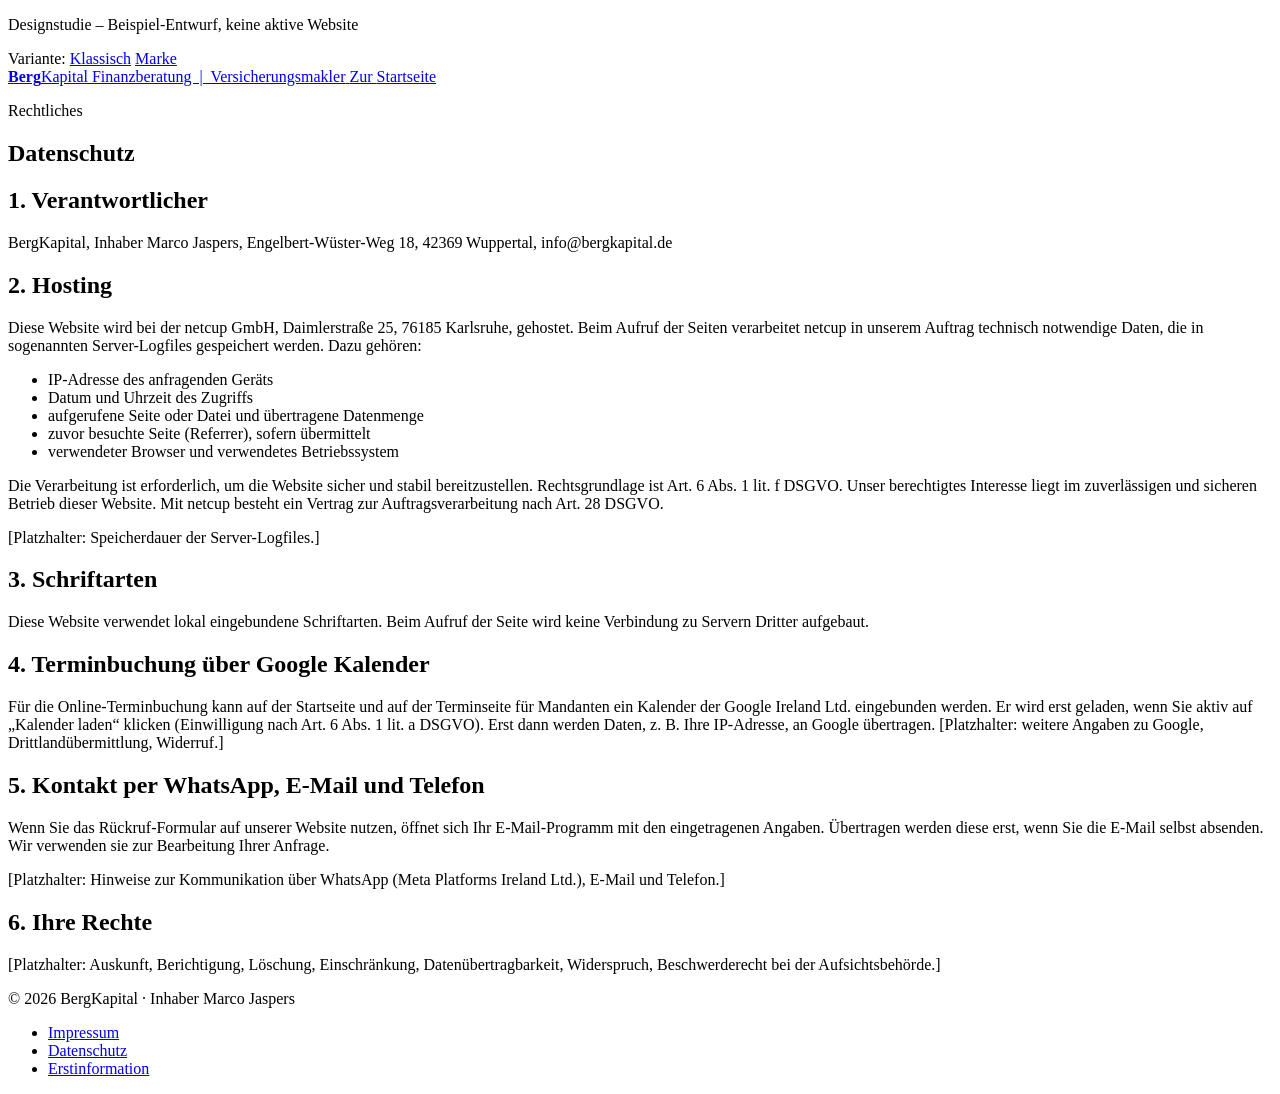
==== datenschutz.html @ fc28e7a4 "Add files via upload" ====
<!doctype html>
<html lang="de" class="theme-marke">
<head>
  <meta charset="utf-8">
  <meta name="viewport" content="width=device-width, initial-scale=1">
  <title>Datenschutz | BergKapital – Finanzberatung &amp; Versicherungsmakler</title>
  <link rel="icon" type="image/png" sizes="32x32" href="/assets/brand/favicon-32.png">
  <meta name="robots" content="noindex, nofollow">
  <meta name="theme-color" content="#2A2E33">
  <script>
    /* Farbvariante vor dem ersten Rendern setzen. Standard: Marke (Anthrazit & Gold); ?v=klassisch zeigt die klassische Variante (merkt sich die Wahl für die Sitzung) */
    (function () {
      var v = new URLSearchParams(location.search).get('v');
      try { if (v) sessionStorage.setItem('bk-variant-2', v); else v = sessionStorage.getItem('bk-variant-2'); } catch (e) {}
      if (v !== 'klassisch') v = 'marke';
      document.documentElement.classList.remove('theme-marke');
      if (v !== 'klassisch') document.documentElement.classList.add('theme-' + v);
      document.documentElement.dataset.variant = v;
    })();
  </script>
  <link rel="stylesheet" href="/css/style.css?v=20261109g">
</head>
<body>
  <div class="bg-deep text-center text-[11px] uppercase tracking-[0.2em] text-white/80">
    <div class="container-x flex flex-col items-center justify-center gap-1 py-2 sm:flex-row sm:gap-5">
      <p>Designstudie – Beispiel-Entwurf, keine aktive Website</p>
      <nav class="flex items-center gap-1" aria-label="Variante">
        <span class="mr-1 hidden text-white/60 sm:inline">Variante:</span>
        <a class="variant-link" href="?v=klassisch" data-variant-link="klassisch">Klassisch</a>
        <a class="variant-link" href="?v=marke" data-variant-link="marke">Marke</a>
      </nav>
    </div>
    <script>
      (function () {
        var cur = document.documentElement.dataset.variant;
        document.querySelectorAll('[data-variant-link]').forEach(function (a) { if (a.dataset.variantLink === cur) a.setAttribute('aria-current', 'true'); });
        var m = document.querySelector('meta[name="theme-color"]');
        if (m) m.setAttribute('content', { klassisch: '#1B2A44', marke: '#2A2E33' }[cur]);
      })();
    </script>
  </div>
  <header class="border-b border-line bg-white">
    <div class="container-x flex items-center justify-between gap-6 py-5">
      <a href="/" class="block" aria-label="BergKapital – zur Startseite">
        <span class="wordmark block text-[1.25rem]"><b>Berg</b><span>Kapital</span></span>
        <span class="wordmark-sub">Finanzberatung&nbsp;&nbsp;|&nbsp;&nbsp;Versicherungsmakler</span>
      </a>
      <a href="/" class="link-line whitespace-nowrap text-[12px]"><span class="hidden sm:inline">Zur&nbsp;</span>Startseite</a>
    </div>
  </header>
  <main class="section">
    <article class="container-x max-w-[760px]">
      <!-- TODO: vollständige Datenschutzerklärung erstellen und rechtlich prüfen lassen -->
      <p class="label">Rechtliches</p>
      <h1 class="mt-5 text-[2.75rem] md:text-[3.5rem]">Datenschutz</h1>
      <div class="mt-12 space-y-4 text-muted [&_h2]:!mt-12 [&_h2]:font-serif [&_h2]:text-[1.625rem] [&_h2]:text-ink">
<h2>1. Verantwortlicher</h2>
<p>BergKapital, Inhaber Marco Jaspers, Engelbert-Wüster-Weg 18, 42369 Wuppertal, info@bergkapital.de</p>
<h2>2. Hosting</h2>
<!-- TODO: Anschrift von netcup, Serverstandort und Speicherdauer der Logfiles prüfen; AV-Vertrag im netcup Customer Control Panel abschließen, bevor die Seite live geht -->
<p>Diese Website wird bei der netcup GmbH, Daimlerstraße 25, 76185 Karlsruhe, gehostet. Beim Aufruf der Seiten verarbeitet netcup in unserem Auftrag technisch notwendige Daten, die in sogenannten Server-Logfiles gespeichert werden. Dazu gehören:</p>
<ul class="list-disc space-y-1 pl-5">
  <li>IP-Adresse des anfragenden Geräts</li>
  <li>Datum und Uhrzeit des Zugriffs</li>
  <li>aufgerufene Seite oder Datei und übertragene Datenmenge</li>
  <li>zuvor besuchte Seite (Referrer), sofern übermittelt</li>
  <li>verwendeter Browser und verwendetes Betriebssystem</li>
</ul>
<p>Die Verarbeitung ist erforderlich, um die Website sicher und stabil bereitzustellen. Rechtsgrundlage ist Art. 6 Abs. 1 lit. f DSGVO. Unser berechtigtes Interesse liegt im zuverlässigen und sicheren Betrieb dieser Website. Mit netcup besteht ein Vertrag zur Auftragsverarbeitung nach Art. 28 DSGVO.</p>
<p>[Platzhalter: Speicherdauer der Server-Logfiles.]</p>
<h2>3. Schriftarten</h2>
<p>Diese Website verwendet lokal eingebundene Schriftarten. Beim Aufruf der Seite wird keine Verbindung zu Servern Dritter aufgebaut.</p>
<h2>4. Terminbuchung über Google Kalender</h2>
<p>Für die Online-Terminbuchung kann auf der Startseite und auf der Terminseite für Mandanten ein Kalender der Google Ireland Ltd. eingebunden werden. Er wird erst geladen, wenn Sie aktiv auf „Kalender laden“ klicken (Einwilligung nach Art. 6 Abs. 1 lit. a DSGVO). Erst dann werden Daten, z. B. Ihre IP-Adresse, an Google übertragen. [Platzhalter: weitere Angaben zu Google, Drittlandübermittlung, Widerruf.]</p>
<h2>5. Kontakt per WhatsApp, E-Mail und Telefon</h2>
<p>Wenn Sie das Rückruf-Formular auf unserer Website nutzen, öffnet sich Ihr E-Mail-Programm mit den eingetragenen Angaben. Übertragen werden diese erst, wenn Sie die E-Mail selbst absenden. Wir verwenden sie zur Bearbeitung Ihrer Anfrage.</p>
<p>[Platzhalter: Hinweise zur Kommunikation über WhatsApp (Meta Platforms Ireland Ltd.), E-Mail und Telefon.]</p>
<h2>6. Ihre Rechte</h2>
<p>[Platzhalter: Auskunft, Berichtigung, Löschung, Einschränkung, Datenübertragbarkeit, Widerspruch, Beschwerderecht bei der Aufsichtsbehörde.]</p>
      </div>
    </article>
  </main>
  <footer class="border-t-2 border-cta bg-white">
    <div class="container-x flex flex-col gap-4 py-8 text-[13px] text-muted sm:flex-row sm:justify-between">
      <p>© 2026 BergKapital · Inhaber Marco Jaspers</p>
      <nav aria-label="Rechtliches"><ul class="flex gap-6">
        <li><a href="/impressum.html" class="hover:text-ink">Impressum</a></li>
        <li><a href="/datenschutz.html" class="hover:text-ink">Datenschutz</a></li>
        <li><a href="/erstinformation.html" class="hover:text-ink">Erstinformation</a></li>
      </ul></nav>
    </div>
  </footer>
</body>
</html>
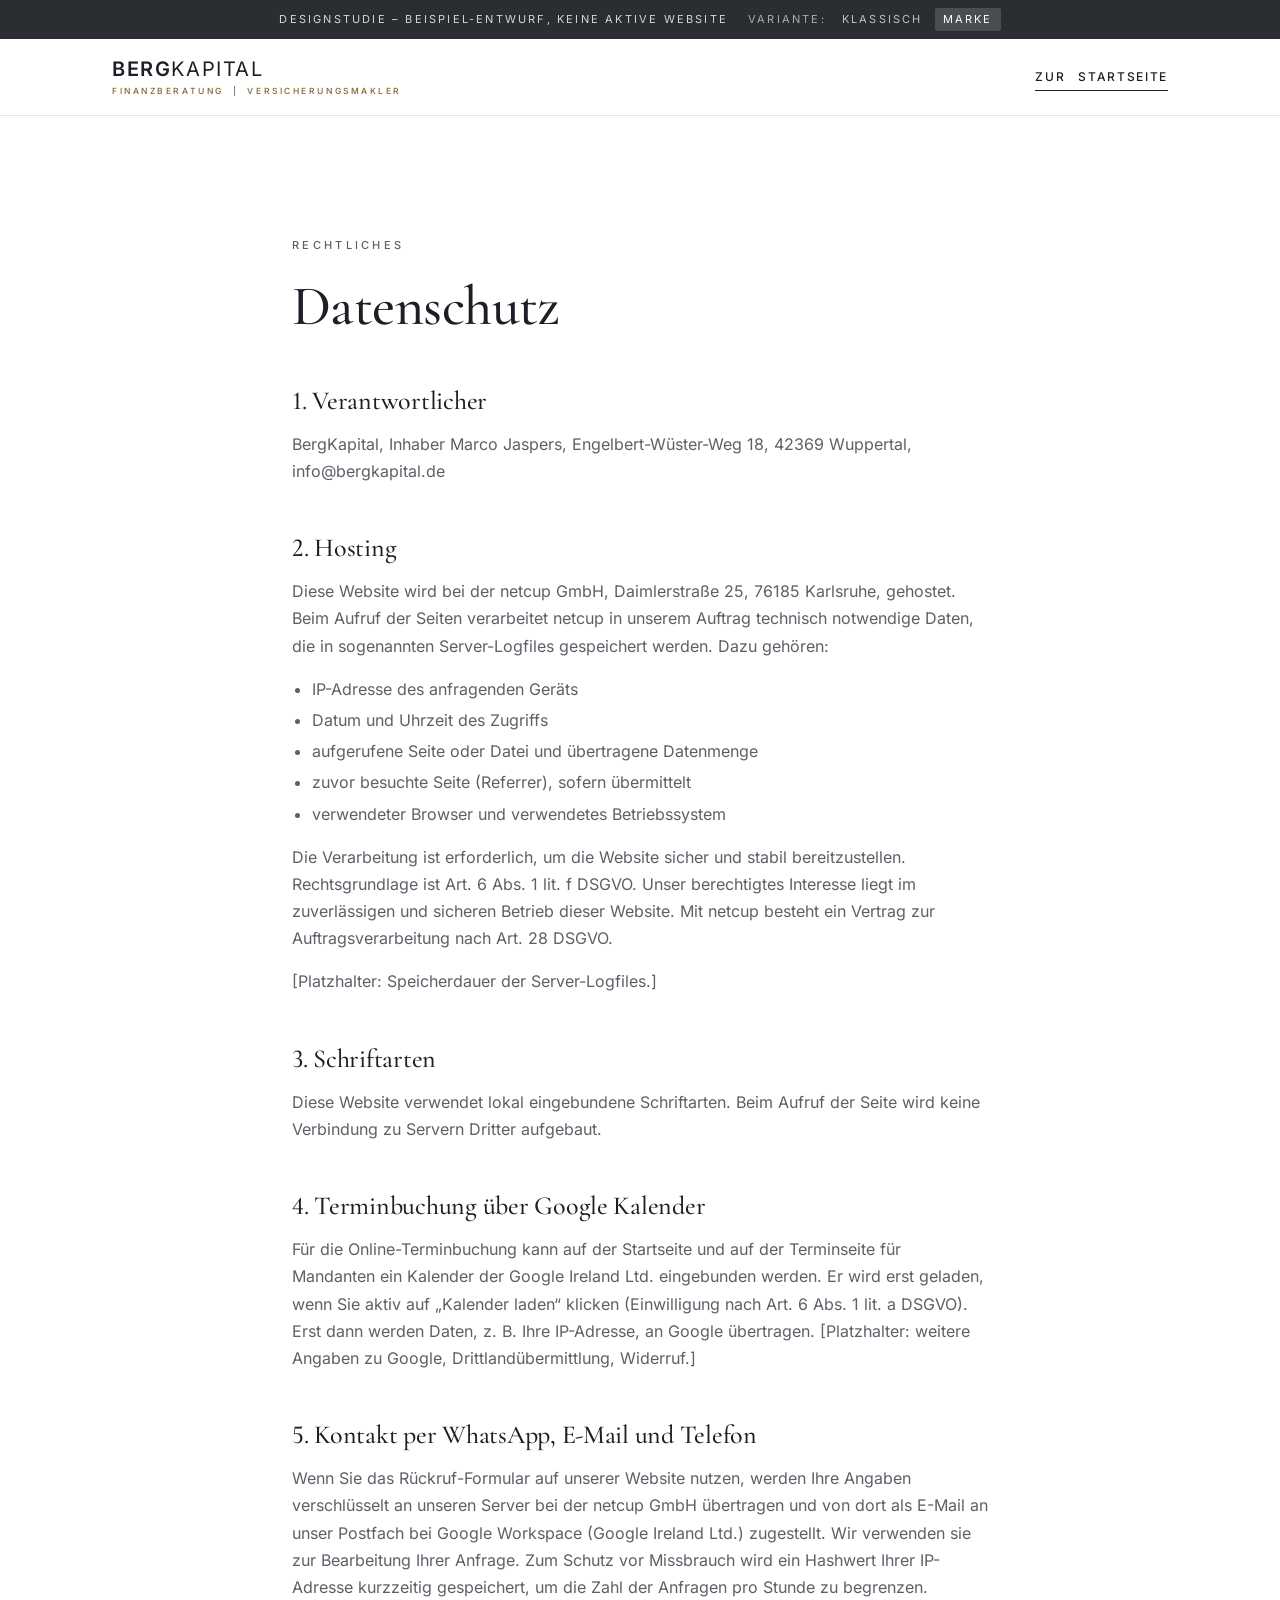
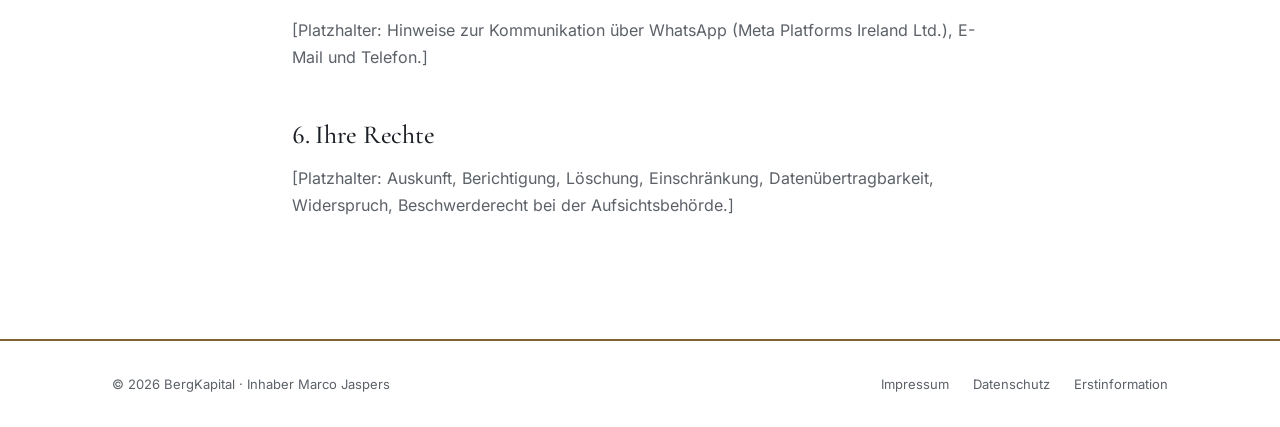
==== commit fe310b38: "Rückruf-Formular über Server versenden" ====
--- a/datenschutz.html
+++ b/datenschutz.html
@@ -73,7 +73,7 @@
 <h2>4. Terminbuchung über Google Kalender</h2>
 <p>Für die Online-Terminbuchung kann auf der Startseite und auf der Terminseite für Mandanten ein Kalender der Google Ireland Ltd. eingebunden werden. Er wird erst geladen, wenn Sie aktiv auf „Kalender laden“ klicken (Einwilligung nach Art. 6 Abs. 1 lit. a DSGVO). Erst dann werden Daten, z. B. Ihre IP-Adresse, an Google übertragen. [Platzhalter: weitere Angaben zu Google, Drittlandübermittlung, Widerruf.]</p>
 <h2>5. Kontakt per WhatsApp, E-Mail und Telefon</h2>
-<p>Wenn Sie das Rückruf-Formular auf unserer Website nutzen, öffnet sich Ihr E-Mail-Programm mit den eingetragenen Angaben. Übertragen werden diese erst, wenn Sie die E-Mail selbst absenden. Wir verwenden sie zur Bearbeitung Ihrer Anfrage.</p>
+<p>Wenn Sie das Rückruf-Formular auf unserer Website nutzen, werden Ihre Angaben verschlüsselt an unseren Server bei der netcup GmbH übertragen und von dort als E-Mail an unser Postfach bei Google Workspace (Google Ireland Ltd.) zugestellt. Wir verwenden sie zur Bearbeitung Ihrer Anfrage. Zum Schutz vor Missbrauch wird ein Hashwert Ihrer IP-Adresse kurzzeitig gespeichert, um die Zahl der Anfragen pro Stunde zu begrenzen.</p>
 <p>[Platzhalter: Hinweise zur Kommunikation über WhatsApp (Meta Platforms Ireland Ltd.), E-Mail und Telefon.]</p>
 <h2>6. Ihre Rechte</h2>
 <p>[Platzhalter: Auskunft, Berichtigung, Löschung, Einschränkung, Datenübertragbarkeit, Widerspruch, Beschwerderecht bei der Aufsichtsbehörde.]</p>
--- a/css/style.css
+++ b/css/style.css
@@ -0,0 +1,2 @@
+@font-face{font-display:swap;font-family:Cormorant Garamond;font-style:normal;font-weight:400;src:url(/assets/fonts/cormorant-garamond-latin-400-normal.woff2) format("woff2")}@font-face{font-display:swap;font-family:Cormorant Garamond;font-style:italic;font-weight:400;src:url(/assets/fonts/cormorant-garamond-latin-400-italic.woff2) format("woff2")}@font-face{font-display:swap;font-family:Cormorant Garamond;font-style:normal;font-weight:500;src:url(/assets/fonts/cormorant-garamond-latin-500-normal.woff2) format("woff2")}@font-face{font-display:swap;font-family:Cormorant Garamond;font-style:normal;font-weight:600;src:url(/assets/fonts/cormorant-garamond-latin-600-normal.woff2) format("woff2")}@font-face{font-display:swap;font-family:Inter;font-style:normal;font-weight:400;src:url(/assets/fonts/inter-latin-400-normal.woff2) format("woff2")}@font-face{font-display:swap;font-family:Inter;font-style:normal;font-weight:500;src:url(/assets/fonts/inter-latin-500-normal.woff2) format("woff2")}@font-face{font-display:swap;font-family:Inter;font-style:normal;font-weight:600;src:url(/assets/fonts/inter-latin-600-normal.woff2) format("woff2")}:root{--c-ink:23 35 58;--c-muted:91 100 116;--c-accent:168 150 116;--c-line:229 226 219;--c-paper:245 244 240;--c-stone:236 233 226;--c-deep:27 42 68;--c-cta:128 99 47;--c-glow:200 168 107;--c-btn:200 168 107;--c-btnhover:214 188 138;--c-btnink:27 42 68;--c-btnborder:27 42 68;--c-btnd:200 168 107;--c-btndhover:214 188 138;--c-btndink:27 42 68;--c-blue:128 99 47;--c-silver:197 202 209;--hero-1:#34496b;--hero-2:#24365a;--logo-filter:contrast(1.35) brightness(0.97)}.theme-marke{--c-ink:28 32 38;--c-muted:92 97 104;--c-accent:181 150 95;--c-line:228 229 231;--c-paper:244 244 245;--c-stone:234 235 237;--c-deep:42 46 51;--c-cta:128 99 47;--c-glow:194 163 107;--c-btn:194 163 107;--c-btnhover:211 186 139;--c-btnink:42 46 51;--c-btnborder:194 163 107;--c-btnd:194 163 107;--c-btndhover:211 186 139;--c-btndink:42 46 51;--c-blue:128 99 47;--c-silver:197 202 209;--hero-1:#474d55;--hero-2:#363b41;--logo-filter:contrast(1.35) brightness(0.97)}.theme-marke .site-header,.theme-marke .site-header.is-scrolled{background:rgb(var(--c-deep)/.97);border-color:hsla(0,0%,100%,.08);color:#fff}.theme-marke .site-header .wordmark-sub{color:rgb(var(--c-glow))}.theme-marke .site-header nav{border-color:hsla(0,0%,100%,.1)}.theme-marke .site-header .nav-link{color:rgb(var(--c-silver))}.theme-marke .site-header .nav-link:hover{color:#fff}.theme-marke .site-header .nav-link:after{background:rgb(var(--c-glow))}.theme-marke .site-header .btn-outline{background:rgb(var(--c-btn));border-color:rgb(var(--c-btn));color:rgb(var(--c-btnink))}.theme-marke .site-header .btn-outline:hover{background:rgb(var(--c-btnhover));border-color:rgb(var(--c-btnhover))}.theme-marke .site-header a[href^="mailto:"],.theme-marke .site-header a[href^="tel:"]{color:rgb(var(--c-silver))}.theme-marke .site-header a[href^="mailto:"]:hover,.theme-marke .site-header a[href^="tel:"]:hover{color:#fff}.theme-marke .site-header :focus-visible{outline-color:rgb(var(--c-glow))}.theme-marke #mobile-menu{background:rgb(var(--c-deep));border-color:hsla(0,0%,100%,.1)}.theme-marke #mobile-menu a{border-color:hsla(0,0%,100%,.1);color:#fff}*,:after,:before{--tw-border-spacing-x:0;--tw-border-spacing-y:0;--tw-translate-x:0;--tw-translate-y:0;--tw-rotate:0;--tw-skew-x:0;--tw-skew-y:0;--tw-scale-x:1;--tw-scale-y:1;--tw-pan-x: ;--tw-pan-y: ;--tw-pinch-zoom: ;--tw-scroll-snap-strictness:proximity;--tw-gradient-from-position: ;--tw-gradient-via-position: ;--tw-gradient-to-position: ;--tw-ordinal: ;--tw-slashed-zero: ;--tw-numeric-figure: ;--tw-numeric-spacing: ;--tw-numeric-fraction: ;--tw-ring-inset: ;--tw-ring-offset-width:0px;--tw-ring-offset-color:#fff;--tw-ring-color:rgba(59,130,246,.5);--tw-ring-offset-shadow:0 0 #0000;--tw-ring-shadow:0 0 #0000;--tw-shadow:0 0 #0000;--tw-shadow-colored:0 0 #0000;--tw-blur: ;--tw-brightness: ;--tw-contrast: ;--tw-grayscale: ;--tw-hue-rotate: ;--tw-invert: ;--tw-saturate: ;--tw-sepia: ;--tw-drop-shadow: ;--tw-backdrop-blur: ;--tw-backdrop-brightness: ;--tw-backdrop-contrast: ;--tw-backdrop-grayscale: ;--tw-backdrop-hue-rotate: ;--tw-backdrop-invert: ;--tw-backdrop-opacity: ;--tw-backdrop-saturate: ;--tw-backdrop-sepia: ;--tw-contain-size: ;--tw-contain-layout: ;--tw-contain-paint: ;--tw-contain-style: }::backdrop{--tw-border-spacing-x:0;--tw-border-spacing-y:0;--tw-translate-x:0;--tw-translate-y:0;--tw-rotate:0;--tw-skew-x:0;--tw-skew-y:0;--tw-scale-x:1;--tw-scale-y:1;--tw-pan-x: ;--tw-pan-y: ;--tw-pinch-zoom: ;--tw-scroll-snap-strictness:proximity;--tw-gradient-from-position: ;--tw-gradient-via-position: ;--tw-gradient-to-position: ;--tw-ordinal: ;--tw-slashed-zero: ;--tw-numeric-figure: ;--tw-numeric-spacing: ;--tw-numeric-fraction: ;--tw-ring-inset: ;--tw-ring-offset-width:0px;--tw-ring-offset-color:#fff;--tw-ring-color:rgba(59,130,246,.5);--tw-ring-offset-shadow:0 0 #0000;--tw-ring-shadow:0 0 #0000;--tw-shadow:0 0 #0000;--tw-shadow-colored:0 0 #0000;--tw-blur: ;--tw-brightness: ;--tw-contrast: ;--tw-grayscale: ;--tw-hue-rotate: ;--tw-invert: ;--tw-saturate: ;--tw-sepia: ;--tw-drop-shadow: ;--tw-backdrop-blur: ;--tw-backdrop-brightness: ;--tw-backdrop-contrast: ;--tw-backdrop-grayscale: ;--tw-backdrop-hue-rotate: ;--tw-backdrop-invert: ;--tw-backdrop-opacity: ;--tw-backdrop-saturate: ;--tw-backdrop-sepia: ;--tw-contain-size: ;--tw-contain-layout: ;--tw-contain-paint: ;--tw-contain-style: }
+/*! tailwindcss v3.4.17 | MIT License | https://tailwindcss.com*/*,:after,:before{border:0 solid #e5e7eb;box-sizing:border-box}:after,:before{--tw-content:""}:host,html{line-height:1.5;-webkit-text-size-adjust:100%;font-family:Inter,system-ui,-apple-system,Segoe UI,sans-serif;font-feature-settings:normal;font-variation-settings:normal;-moz-tab-size:4;-o-tab-size:4;tab-size:4;-webkit-tap-highlight-color:transparent}body{line-height:inherit;margin:0}hr{border-top-width:1px;color:inherit;height:0}abbr:where([title]){-webkit-text-decoration:underline dotted;text-decoration:underline dotted}h1,h2,h3,h4,h5,h6{font-size:inherit;font-weight:inherit}a{color:inherit;text-decoration:inherit}b,strong{font-weight:bolder}code,kbd,pre,samp{font-family:ui-monospace,SFMono-Regular,Menlo,Monaco,Consolas,Liberation Mono,Courier New,monospace;font-feature-settings:normal;font-size:1em;font-variation-settings:normal}small{font-size:80%}sub,sup{font-size:75%;line-height:0;position:relative;vertical-align:baseline}sub{bottom:-.25em}sup{top:-.5em}table{border-collapse:collapse;border-color:inherit;text-indent:0}button,input,optgroup,select,textarea{color:inherit;font-family:inherit;font-feature-settings:inherit;font-size:100%;font-variation-settings:inherit;font-weight:inherit;letter-spacing:inherit;line-height:inherit;margin:0;padding:0}button,select{text-transform:none}button,input:where([type=button]),input:where([type=reset]),input:where([type=submit]){-webkit-appearance:button;background-color:transparent;background-image:none}:-moz-focusring{outline:auto}:-moz-ui-invalid{box-shadow:none}progress{vertical-align:baseline}::-webkit-inner-spin-button,::-webkit-outer-spin-button{height:auto}[type=search]{-webkit-appearance:textfield;outline-offset:-2px}::-webkit-search-decoration{-webkit-appearance:none}::-webkit-file-upload-button{-webkit-appearance:button;font:inherit}summary{display:list-item}blockquote,dd,dl,figure,h1,h2,h3,h4,h5,h6,hr,p,pre{margin:0}fieldset{margin:0}fieldset,legend{padding:0}menu,ol,ul{list-style:none;margin:0;padding:0}dialog{padding:0}textarea{resize:vertical}input::-moz-placeholder,textarea::-moz-placeholder{color:#9ca3af;opacity:1}input::placeholder,textarea::placeholder{color:#9ca3af;opacity:1}[role=button],button{cursor:pointer}:disabled{cursor:default}audio,canvas,embed,iframe,img,object,svg,video{display:block;vertical-align:middle}img,video{height:auto;max-width:100%}[hidden]:where(:not([hidden=until-found])){display:none}html{-webkit-text-size-adjust:100%}body{--tw-bg-opacity:1;background-color:rgb(255 255 255/var(--tw-bg-opacity,1));font-family:Inter,system-ui,-apple-system,Segoe UI,sans-serif;--tw-text-opacity:1;color:rgb(var(--c-ink)/var(--tw-text-opacity,1));-webkit-font-smoothing:antialiased;-moz-osx-font-smoothing:grayscale;font-size:16px;line-height:1.7}h1,h2,h3{font-family:Cormorant Garamond,Georgia,serif;font-variant-numeric:lining-nums;font-weight:500;letter-spacing:-.01em;line-height:1.12}.font-serif,h1,h2,h3{font-variant-numeric:lining-nums}section[id]{scroll-margin-top:110px}:focus-visible{border-radius:2px;outline:2px solid rgb(var(--c-cta));outline-offset:3px}.on-dark :focus-visible{outline-color:rgb(var(--c-glow))}::-moz-selection{background:rgb(var(--c-deep));color:#fff}::selection{background:rgb(var(--c-deep));color:#fff}.container-x{margin-left:auto;margin-right:auto;max-width:1120px;padding-left:1.25rem;padding-right:1.25rem;width:100%}@media (min-width:640px){.container-x{padding-left:2rem;padding-right:2rem}}.section{padding-bottom:5rem;padding-top:5rem}@media (min-width:768px){.section{padding-bottom:120px;padding-top:120px}}.label{color:rgb(var(--c-muted)/var(--tw-text-opacity,1))}.label,.label-light{font-size:11px;font-weight:500;letter-spacing:.3em;text-transform:uppercase;--tw-text-opacity:1}.label-light{color:rgb(var(--c-glow)/var(--tw-text-opacity,1))}.h2{font-size:2.25rem}@media (min-width:768px){.h2{font-size:3rem}}.lead{font-size:17px;--tw-text-opacity:1;color:rgb(var(--c-muted)/var(--tw-text-opacity,1))}.wordmark{font-family:Inter,system-ui,-apple-system,Segoe UI,sans-serif;letter-spacing:.08em;line-height:1;text-transform:uppercase}.wordmark b{font-weight:600}.wordmark span{font-weight:400}.wordmark-sub{display:block;font-family:Inter,system-ui,-apple-system,Segoe UI,sans-serif;font-size:8px;font-weight:500;line-height:1;margin-top:.5rem;text-transform:uppercase;white-space:nowrap;--tw-text-opacity:1;color:rgb(var(--c-cta)/var(--tw-text-opacity,1))}@media (min-width:640px){.wordmark-sub{font-size:8.5px}}.wordmark-sub{letter-spacing:.16em}@media (min-width:640px){.wordmark-sub{letter-spacing:.3em}}.on-dark .wordmark-sub,.wordmark-sub.on-dark{--tw-text-opacity:1;color:rgb(var(--c-glow)/var(--tw-text-opacity,1))}.accent-rule{display:block;height:1px;width:3.5rem;--tw-bg-opacity:1;background-color:rgb(var(--c-glow)/var(--tw-bg-opacity,1))}.btn-primary{align-items:center;border-radius:4px;border-width:1px;display:inline-flex;font-size:13px;font-weight:500;gap:.625rem;justify-content:center;letter-spacing:.14em;padding:.875rem 1.5rem;text-transform:uppercase;transition-duration:.3s;transition-property:color,background-color,border-color,text-decoration-color,fill,stroke;transition-timing-function:cubic-bezier(.4,0,.2,1);--tw-border-opacity:1;border-color:rgb(var(--c-btnborder)/var(--tw-border-opacity,1));--tw-bg-opacity:1;background-color:rgb(var(--c-btn)/var(--tw-bg-opacity,1));--tw-text-opacity:1;color:rgb(var(--c-btnink)/var(--tw-text-opacity,1))}.btn-primary:hover{--tw-bg-opacity:1;background-color:rgb(var(--c-btnhover)/var(--tw-bg-opacity,1))}.btn-outline{align-items:center;border-radius:4px;border-width:1px;display:inline-flex;font-size:13px;font-weight:500;gap:.625rem;justify-content:center;letter-spacing:.14em;padding:.875rem 1.5rem;text-transform:uppercase;transition-duration:.3s;transition-property:color,background-color,border-color,text-decoration-color,fill,stroke;transition-timing-function:cubic-bezier(.4,0,.2,1);--tw-border-opacity:1;background-color:transparent;border-color:rgb(var(--c-deep)/var(--tw-border-opacity,1));--tw-text-opacity:1;color:rgb(var(--c-deep)/var(--tw-text-opacity,1))}.btn-outline:hover{--tw-bg-opacity:1;background-color:rgb(var(--c-deep)/var(--tw-bg-opacity,1));--tw-text-opacity:1;color:rgb(255 255 255/var(--tw-text-opacity,1))}.btn-light{align-items:center;border-radius:4px;border-width:1px;display:inline-flex;font-size:13px;font-weight:500;gap:.625rem;justify-content:center;letter-spacing:.14em;padding:.875rem 1.5rem;text-transform:uppercase;transition-duration:.3s;transition-property:color,background-color,border-color,text-decoration-color,fill,stroke;transition-timing-function:cubic-bezier(.4,0,.2,1);--tw-border-opacity:1;border-color:rgb(var(--c-btnd)/var(--tw-border-opacity,1));--tw-bg-opacity:1;background-color:rgb(var(--c-btnd)/var(--tw-bg-opacity,1));--tw-text-opacity:1;color:rgb(var(--c-btndink)/var(--tw-text-opacity,1))}.btn-light:hover{--tw-border-opacity:1;border-color:rgb(var(--c-btndhover)/var(--tw-border-opacity,1));--tw-bg-opacity:1;background-color:rgb(var(--c-btndhover)/var(--tw-bg-opacity,1))}.btn-outline-light{align-items:center;background-color:transparent;border-color:hsla(0,0%,100%,.7);border-radius:4px;border-width:1px;display:inline-flex;font-size:13px;font-weight:500;gap:.625rem;justify-content:center;letter-spacing:.14em;padding:.875rem 1.5rem;text-transform:uppercase;transition-duration:.3s;transition-property:color,background-color,border-color,text-decoration-color,fill,stroke;transition-timing-function:cubic-bezier(.4,0,.2,1);--tw-text-opacity:1;color:rgb(255 255 255/var(--tw-text-opacity,1))}.btn-outline-light:hover{--tw-border-opacity:1;background-color:hsla(0,0%,100%,.1);border-color:rgb(255 255 255/var(--tw-border-opacity,1))}.btn-sm{font-size:11px;padding:.625rem 1rem}.link-line{align-items:center;display:inline-flex;font-size:13px;font-weight:500;gap:.5rem;letter-spacing:.14em;position:relative;text-transform:uppercase}.link-line:after{bottom:-.25rem;content:"";height:1px;left:0;position:absolute;transform-origin:left;width:100%;--tw-scale-x:1;background-color:currentColor;transition-duration:.3s;transition-property:transform;transition-timing-function:cubic-bezier(.4,0,.2,1)}.link-line:after,.link-line:hover:after{transform:translate(var(--tw-translate-x),var(--tw-translate-y)) rotate(var(--tw-rotate)) skewX(var(--tw-skew-x)) skewY(var(--tw-skew-y)) scaleX(var(--tw-scale-x)) scaleY(var(--tw-scale-y))}.link-line:hover:after{--tw-scale-x:.5}.nav-link{color:rgb(var(--c-ink)/.8);font-size:12px;font-weight:500;letter-spacing:.2em;padding-bottom:.25rem;padding-top:.25rem;position:relative;text-transform:uppercase;transition-duration:.15s;transition-property:color,background-color,border-color,text-decoration-color,fill,stroke;transition-timing-function:cubic-bezier(.4,0,.2,1)}.nav-link:hover{--tw-text-opacity:1;color:rgb(var(--c-ink)/var(--tw-text-opacity,1))}.nav-link:after{bottom:-.125rem;content:"";height:1px;left:0;position:absolute;transform-origin:left;width:100%;--tw-scale-x:0;--tw-bg-opacity:1;background-color:rgb(var(--c-cta)/var(--tw-bg-opacity,1));transition-duration:.3s;transition-property:transform;transition-timing-function:cubic-bezier(.4,0,.2,1)}.nav-link:after,.nav-link:hover:after{transform:translate(var(--tw-translate-x),var(--tw-translate-y)) rotate(var(--tw-rotate)) skewX(var(--tw-skew-x)) skewY(var(--tw-skew-y)) scaleX(var(--tw-scale-x)) scaleY(var(--tw-scale-y))}.nav-link:hover:after{--tw-scale-x:1}.icon{flex-shrink:0;height:1.75rem;width:1.75rem;--tw-text-opacity:1;color:rgb(var(--c-accent)/var(--tw-text-opacity,1));stroke-width:1.25}.placeholder{align-items:center;border-radius:4px;display:flex;justify-content:center;overflow:hidden;position:relative;--tw-bg-opacity:1;background-color:rgb(var(--c-stone)/var(--tw-bg-opacity,1));text-align:center}.placeholder-note{bottom:1rem;font-size:11px;left:1rem;letter-spacing:.2em;position:absolute;right:1rem;text-transform:uppercase;--tw-text-opacity:1;color:rgb(var(--c-muted)/var(--tw-text-opacity,1))}.service{border-top-width:1px;position:relative;--tw-border-opacity:1;border-color:rgb(var(--c-line)/var(--tw-border-opacity,1));padding-top:2.5rem;transition-duration:.5s;transition-property:color,background-color,border-color,text-decoration-color,fill,stroke;transition-timing-function:cubic-bezier(.4,0,.2,1)}.service:before{content:"";height:1px;left:0;position:absolute;top:-1px;width:0;--tw-bg-opacity:1;background-color:rgb(var(--c-cta)/var(--tw-bg-opacity,1));transition-duration:.7s;transition-property:width;transition-timing-function:cubic-bezier(.4,0,.2,1);transition-timing-function:cubic-bezier(0,0,.2,1)}.service:hover:before{width:100%}.service-item{border-bottom-width:1px;display:flex;gap:1rem;--tw-border-opacity:1;border-color:rgb(var(--c-line)/var(--tw-border-opacity,1));padding-bottom:1.25rem;padding-top:1.25rem;transition-duration:.3s;transition-property:color,background-color,border-color,text-decoration-color,fill,stroke;transition-timing-function:cubic-bezier(.4,0,.2,1)}.service-item:hover{border-color:rgb(var(--c-cta)/.4)}.service-item:hover .icon{--tw-text-opacity:1;color:rgb(var(--c-cta)/var(--tw-text-opacity,1))}.faq summary{align-items:center;cursor:pointer;display:flex;font-family:Cormorant Garamond,Georgia,serif;font-size:1.375rem;font-variant-numeric:lining-nums;gap:1.5rem;justify-content:space-between;line-height:1.375;list-style-type:none;padding-bottom:1.5rem;padding-top:1.5rem}@media (min-width:768px){.faq summary{font-size:1.5rem}}.faq summary::-webkit-details-marker{display:none}.faq .plus{flex-shrink:0;height:1rem;position:relative;width:1rem}.faq .plus:after,.faq .plus:before{content:"";height:1px;left:0;position:absolute;top:50%;width:1rem;--tw-bg-opacity:1;background-color:rgb(var(--c-cta)/var(--tw-bg-opacity,1));transition-duration:.3s;transition-property:transform;transition-timing-function:cubic-bezier(.4,0,.2,1)}.faq .plus:after{transform:rotate(90deg)}.faq[open] .plus:after{transform:rotate(0deg)}.faq summary:hover{--tw-text-opacity:1;color:rgb(var(--c-cta)/var(--tw-text-opacity,1))}.sr-only{height:1px;margin:-1px;overflow:hidden;padding:0;position:absolute;width:1px;clip:rect(0,0,0,0);border-width:0;white-space:nowrap}.pointer-events-none{pointer-events:none}.fixed{position:fixed}.absolute{position:absolute}.relative{position:relative}.sticky{position:sticky}.inset-0{inset:0}.inset-x-0{left:0;right:0}.-right-\[18\%\]{right:-18%}.bottom-0{bottom:0}.bottom-6{bottom:1.5rem}.right-6{right:1.5rem}.top-0{top:0}.top-1\/2{top:50%}.isolate{isolation:isolate}.-z-10{z-index:-10}.z-40{z-index:40}.z-50{z-index:50}.mx-auto{margin-left:auto;margin-right:auto}.-ml-3{margin-left:-.75rem}.-mr-2{margin-right:-.5rem}.mr-1{margin-right:.25rem}.mt-0\.5{margin-top:.125rem}.mt-1{margin-top:.25rem}.mt-10{margin-top:2.5rem}.mt-12{margin-top:3rem}.mt-14{margin-top:3.5rem}.mt-16{margin-top:4rem}.mt-20{margin-top:5rem}.mt-3{margin-top:.75rem}.mt-4{margin-top:1rem}.mt-5{margin-top:1.25rem}.mt-6{margin-top:1.5rem}.mt-7{margin-top:1.75rem}.mt-8{margin-top:2rem}.mt-auto{margin-top:auto}.block{display:block}.inline-block{display:inline-block}.inline{display:inline}.flex{display:flex}.inline-flex{display:inline-flex}.grid{display:grid}.hidden{display:none}.aspect-\[4\/5\]{aspect-ratio:4/5}.h-10{height:2.5rem}.h-11{height:2.75rem}.h-14{height:3.5rem}.h-3\.5{height:.875rem}.h-4{height:1rem}.h-5{height:1.25rem}.h-6{height:1.5rem}.h-8{height:2rem}.h-9{height:2.25rem}.h-\[650px\]{height:650px}.h-auto{height:auto}.min-h-\[110px\]{min-height:110px}.min-h-\[340px\]{min-height:340px}.min-h-\[520px\]{min-height:520px}.min-h-\[78vh\]{min-height:78vh}.w-10{width:2.5rem}.w-11{width:2.75rem}.w-14{width:3.5rem}.w-3\.5{width:.875rem}.w-4{width:1rem}.w-5{width:1.25rem}.w-6{width:1.5rem}.w-8{width:2rem}.w-9{width:2.25rem}.w-\[110vw\]{width:110vw}.w-\[260px\]{width:260px}.w-full{width:100%}.w-px{width:1px}.max-w-\[320px\]{max-width:320px}.max-w-\[380px\]{max-width:380px}.max-w-\[400px\]{max-width:400px}.max-w-\[520px\]{max-width:520px}.max-w-\[620px\]{max-width:620px}.max-w-\[640px\]{max-width:640px}.max-w-\[760px\]{max-width:760px}.max-w-\[820px\]{max-width:820px}.max-w-\[860px\]{max-width:860px}.shrink-0{flex-shrink:0}.-translate-y-1\/2{--tw-translate-y:-50%;transform:translate(var(--tw-translate-x),var(--tw-translate-y)) rotate(var(--tw-rotate)) skewX(var(--tw-skew-x)) skewY(var(--tw-skew-y)) scaleX(var(--tw-scale-x)) scaleY(var(--tw-scale-y))}.select-none{-webkit-user-select:none;-moz-user-select:none;user-select:none}.scroll-mt-28{scroll-margin-top:7rem}.list-disc{list-style-type:disc}.grid-cols-2{grid-template-columns:repeat(2,minmax(0,1fr))}.flex-col{flex-direction:column}.flex-wrap{flex-wrap:wrap}.items-start{align-items:flex-start}.items-end{align-items:flex-end}.items-center{align-items:center}.justify-center{justify-content:center}.justify-between{justify-content:space-between}.gap-1{gap:.25rem}.gap-10{gap:2.5rem}.gap-12{gap:3rem}.gap-14{gap:3.5rem}.gap-16{gap:4rem}.gap-2{gap:.5rem}.gap-3{gap:.75rem}.gap-4{gap:1rem}.gap-5{gap:1.25rem}.gap-6{gap:1.5rem}.gap-8{gap:2rem}.gap-x-8{-moz-column-gap:2rem;column-gap:2rem}.gap-y-4{row-gap:1rem}.space-y-1>:not([hidden])~:not([hidden]){--tw-space-y-reverse:0;margin-bottom:calc(.25rem*var(--tw-space-y-reverse));margin-top:calc(.25rem*(1 - var(--tw-space-y-reverse)))}.space-y-3>:not([hidden])~:not([hidden]){--tw-space-y-reverse:0;margin-bottom:calc(.75rem*var(--tw-space-y-reverse));margin-top:calc(.75rem*(1 - var(--tw-space-y-reverse)))}.space-y-4>:not([hidden])~:not([hidden]){--tw-space-y-reverse:0;margin-bottom:calc(1rem*var(--tw-space-y-reverse));margin-top:calc(1rem*(1 - var(--tw-space-y-reverse)))}.space-y-5>:not([hidden])~:not([hidden]){--tw-space-y-reverse:0;margin-bottom:calc(1.25rem*var(--tw-space-y-reverse));margin-top:calc(1.25rem*(1 - var(--tw-space-y-reverse)))}.self-start{align-self:flex-start}.overflow-hidden{overflow:hidden}.whitespace-nowrap{white-space:nowrap}.rounded{border-radius:4px}.rounded-full{border-radius:9999px}.border{border-width:1px}.border-0{border-width:0}.border-b{border-bottom-width:1px}.border-l{border-left-width:1px}.border-r{border-right-width:1px}.border-t{border-top-width:1px}.border-t-2{border-top-width:2px}.border-cta{--tw-border-opacity:1;border-color:rgb(var(--c-cta)/var(--tw-border-opacity,1))}.border-deep{--tw-border-opacity:1;border-color:rgb(var(--c-deep)/var(--tw-border-opacity,1))}.border-glow{--tw-border-opacity:1;border-color:rgb(var(--c-glow)/var(--tw-border-opacity,1))}.border-line{--tw-border-opacity:1;border-color:rgb(var(--c-line)/var(--tw-border-opacity,1))}.border-transparent{border-color:transparent}.border-white\/10{border-color:hsla(0,0%,100%,.1)}.bg-current{background-color:currentColor}.bg-deep{--tw-bg-opacity:1;background-color:rgb(var(--c-deep)/var(--tw-bg-opacity,1))}.bg-paper{--tw-bg-opacity:1;background-color:rgb(var(--c-paper)/var(--tw-bg-opacity,1))}.bg-white{--tw-bg-opacity:1;background-color:rgb(255 255 255/var(--tw-bg-opacity,1))}.bg-white\/95{background-color:hsla(0,0%,100%,.95)}.bg-gradient-to-r{background-image:linear-gradient(to right,var(--tw-gradient-stops))}.from-deep\/95{--tw-gradient-from:rgb(var(--c-deep)/0.95) var(--tw-gradient-from-position);--tw-gradient-to:rgb(var(--c-deep)/0) var(--tw-gradient-to-position);--tw-gradient-stops:var(--tw-gradient-from),var(--tw-gradient-to)}.via-deep\/60{--tw-gradient-to:rgb(var(--c-deep)/0) var(--tw-gradient-to-position);--tw-gradient-stops:var(--tw-gradient-from),rgb(var(--c-deep)/0.6) var(--tw-gradient-via-position),var(--tw-gradient-to)}.to-transparent{--tw-gradient-to:transparent var(--tw-gradient-to-position)}.p-2\.5{padding:.625rem}.p-6{padding:1.5rem}.p-8{padding:2rem}.px-3{padding-left:.75rem;padding-right:.75rem}.px-4{padding-left:1rem;padding-right:1rem}.py-14{padding-bottom:3.5rem;padding-top:3.5rem}.py-16{padding-bottom:4rem;padding-top:4rem}.py-2{padding-bottom:.5rem;padding-top:.5rem}.py-24{padding-bottom:6rem;padding-top:6rem}.py-3{padding-bottom:.75rem;padding-top:.75rem}.py-3\.5{padding-bottom:.875rem;padding-top:.875rem}.py-4{padding-bottom:1rem;padding-top:1rem}.py-5{padding-bottom:1.25rem;padding-top:1.25rem}.py-6{padding-bottom:1.5rem;padding-top:1.5rem}.py-8{padding-bottom:2rem;padding-top:2rem}.pb-12{padding-bottom:3rem}.pb-7{padding-bottom:1.75rem}.pb-\[68px\]{padding-bottom:68px}.pl-4{padding-left:1rem}.pl-5{padding-left:1.25rem}.pl-6{padding-left:1.5rem}.pr-10{padding-right:2.5rem}.pr-4{padding-right:1rem}.pt-0{padding-top:0}.pt-10{padding-top:2.5rem}.pt-14{padding-top:3.5rem}.pt-16{padding-top:4rem}.pt-5{padding-top:1.25rem}.pt-8{padding-top:2rem}.text-center{text-align:center}.font-sans{font-family:Inter,system-ui,-apple-system,Segoe UI,sans-serif}.font-serif{font-family:Cormorant Garamond,Georgia,serif}.text-2xl{font-size:1.5rem;line-height:2rem}.text-\[1\.25rem\]{font-size:1.25rem}.text-\[1\.375rem\]{font-size:1.375rem}.text-\[1\.5rem\]{font-size:1.5rem}.text-\[1\.625rem\]{font-size:1.625rem}.text-\[1\.75rem\]{font-size:1.75rem}.text-\[1\.875rem\]{font-size:1.875rem}.text-\[10px\]{font-size:10px}.text-\[11px\]{font-size:11px}.text-\[12px\]{font-size:12px}.text-\[13px\]{font-size:13px}.text-\[14px\]{font-size:14px}.text-\[15px\]{font-size:15px}.text-\[17px\]{font-size:17px}.text-\[2\.75rem\]{font-size:2.75rem}.text-\[2rem\]{font-size:2rem}.text-\[4\.5rem\]{font-size:4.5rem}.text-\[9rem\]{font-size:9rem}.text-xl{font-size:1.25rem;line-height:1.75rem}.font-medium{font-weight:500}.font-normal{font-weight:400}.uppercase{text-transform:uppercase}.italic{font-style:italic}.leading-\[1\.25\]{line-height:1.25}.leading-none{line-height:1}.leading-relaxed{line-height:1.625}.leading-snug{line-height:1.375}.leading-tight{line-height:1.25}.tracking-\[0\.14em\]{letter-spacing:.14em}.tracking-\[0\.25em\]{letter-spacing:.25em}.tracking-\[0\.2em\]{letter-spacing:.2em}.tracking-wide3{letter-spacing:.3em}.text-\[\#25D366\]{--tw-text-opacity:1;color:rgb(37 211 102/var(--tw-text-opacity,1))}.text-blue{--tw-text-opacity:1;color:rgb(var(--c-blue)/var(--tw-text-opacity,1))}.text-cta{--tw-text-opacity:1;color:rgb(var(--c-cta)/var(--tw-text-opacity,1))}.text-ink{--tw-text-opacity:1;color:rgb(var(--c-ink)/var(--tw-text-opacity,1))}.text-muted{--tw-text-opacity:1;color:rgb(var(--c-muted)/var(--tw-text-opacity,1))}.text-white{--tw-text-opacity:1;color:rgb(255 255 255/var(--tw-text-opacity,1))}.text-white\/55{color:hsla(0,0%,100%,.55)}.text-white\/60{color:hsla(0,0%,100%,.6)}.text-white\/70{color:hsla(0,0%,100%,.7)}.text-white\/80{color:hsla(0,0%,100%,.8)}.text-white\/85{color:hsla(0,0%,100%,.85)}.underline{text-decoration-line:underline}.underline-offset-4{text-underline-offset:4px}.accent-\[rgb\(var\(--c-cta\)\)\]{accent-color:rgb(var(--c-cta))}.opacity-20{opacity:.2}.opacity-\[0\.22\]{opacity:.22}.mix-blend-lighten{mix-blend-mode:lighten}.filter{filter:var(--tw-blur) var(--tw-brightness) var(--tw-contrast) var(--tw-grayscale) var(--tw-hue-rotate) var(--tw-invert) var(--tw-saturate) var(--tw-sepia) var(--tw-drop-shadow)}.backdrop-blur{--tw-backdrop-blur:blur(8px);-webkit-backdrop-filter:var(--tw-backdrop-blur) var(--tw-backdrop-brightness) var(--tw-backdrop-contrast) var(--tw-backdrop-grayscale) var(--tw-backdrop-hue-rotate) var(--tw-backdrop-invert) var(--tw-backdrop-opacity) var(--tw-backdrop-saturate) var(--tw-backdrop-sepia);backdrop-filter:var(--tw-backdrop-blur) var(--tw-backdrop-brightness) var(--tw-backdrop-contrast) var(--tw-backdrop-grayscale) var(--tw-backdrop-hue-rotate) var(--tw-backdrop-invert) var(--tw-backdrop-opacity) var(--tw-backdrop-saturate) var(--tw-backdrop-sepia)}.transition-colors{transition-duration:.15s;transition-property:color,background-color,border-color,text-decoration-color,fill,stroke;transition-timing-function:cubic-bezier(.4,0,.2,1)}.ease-out{transition-timing-function:cubic-bezier(0,0,.2,1)}.site-header{transition:background-color .4s ease,border-color .4s ease,box-shadow .4s ease}.site-header .hdr-row{transition:padding .4s ease}.site-header .wordmark-main{transition:font-size .4s ease}.site-header.is-scrolled{-webkit-backdrop-filter:blur(8px);backdrop-filter:blur(8px);background:hsla(0,0%,100%,.96);border-color:rgb(var(--c-line))}.site-header.is-scrolled .hdr-row{padding-bottom:.75rem;padding-top:.75rem}@media (min-width:1024px){.site-header.is-scrolled .wordmark-main{font-size:1.375rem}}html.lenis,html.lenis body{height:auto}.lenis.lenis-smooth{scroll-behavior:auto!important}.lenis.lenis-stopped{overflow:hidden}@media (prefers-reduced-motion:reduce){*,:after,:before{animation-duration:.01ms!important;scroll-behavior:auto!important;transition-duration:.01ms!important}}.logo-on-dark{filter:var(--logo-filter);mix-blend-mode:screen}.hero-bg{background:radial-gradient(ellipse at 72% 40%,var(--hero-1) 0,var(--hero-2) 45%,rgb(var(--c-deep)) 80%)}.variant-link{border-radius:.125rem;color:hsla(0,0%,100%,.7);padding:.125rem .5rem;transition-duration:.15s;transition-property:color,background-color,border-color,text-decoration-color,fill,stroke;transition-timing-function:cubic-bezier(.4,0,.2,1)}.variant-link:hover,.variant-link[aria-current=true]{--tw-text-opacity:1;color:rgb(255 255 255/var(--tw-text-opacity,1))}.variant-link[aria-current=true]{background-color:hsla(0,0%,100%,.15)}.field-label{font-size:13px;font-weight:500;margin-bottom:.375rem}.field,.field-label{color:rgb(var(--c-ink));display:block}.field{background:#fff;border:1px solid rgb(var(--c-accent));border-radius:4px;font:inherit;font-size:16px;padding:.7rem .875rem;transition:border-color .2s ease;width:100%}.field:hover{border-color:rgb(var(--c-muted))}.field:focus{border-color:rgb(var(--c-cta))}.\[\&_h2\]\:font-serif h2{font-variant-numeric:lining-nums}.hover\:border-cta:hover{--tw-border-opacity:1;border-color:rgb(var(--c-cta)/var(--tw-border-opacity,1))}.hover\:text-glow:hover{--tw-text-opacity:1;color:rgb(var(--c-glow)/var(--tw-text-opacity,1))}.hover\:text-ink:hover{--tw-text-opacity:1;color:rgb(var(--c-ink)/var(--tw-text-opacity,1))}.hover\:text-muted:hover{--tw-text-opacity:1;color:rgb(var(--c-muted)/var(--tw-text-opacity,1))}.focus\:not-sr-only:focus{height:auto;margin:0;overflow:visible;padding:0;position:static;width:auto;clip:auto;white-space:normal}.focus\:fixed:focus{position:fixed}.focus\:left-4:focus{left:1rem}.focus\:top-4:focus{top:1rem}.focus\:z-\[100\]:focus{z-index:100}.focus\:rounded:focus{border-radius:4px}.focus\:bg-ink:focus{--tw-bg-opacity:1;background-color:rgb(var(--c-ink)/var(--tw-bg-opacity,1))}.focus\:px-4:focus{padding-left:1rem;padding-right:1rem}.focus\:py-2:focus{padding-bottom:.5rem;padding-top:.5rem}.focus\:text-white:focus{--tw-text-opacity:1;color:rgb(255 255 255/var(--tw-text-opacity,1))}@media (min-width:640px){.sm\:-right-\[8\%\]{right:-8%}.sm\:col-span-2{grid-column:span 2/span 2}.sm\:inline{display:inline}.sm\:w-\[70vw\]{width:70vw}.sm\:w-auto{width:auto}.sm\:grid-cols-2{grid-template-columns:repeat(2,minmax(0,1fr))}.sm\:grid-cols-\[150px_1fr\]{grid-template-columns:150px 1fr}.sm\:grid-cols-\[180px_1fr\]{grid-template-columns:180px 1fr}.sm\:flex-row{flex-direction:row}.sm\:flex-wrap{flex-wrap:wrap}.sm\:items-baseline{align-items:baseline}.sm\:justify-between{justify-content:space-between}.sm\:gap-4{gap:1rem}.sm\:gap-5{gap:1.25rem}.sm\:gap-6{gap:1.5rem}.sm\:gap-8{gap:2rem}.sm\:text-\[3\.5rem\]{font-size:3.5rem}}@media (min-width:768px){.md\:sticky{position:sticky}.md\:right-\[2\%\]{right:2%}.md\:top-44{top:11rem}.md\:col-span-2{grid-column:span 2/span 2}.md\:col-span-3{grid-column:span 3/span 3}.md\:col-span-4{grid-column:span 4/span 4}.md\:col-span-5{grid-column:span 5/span 5}.md\:col-span-6{grid-column:span 6/span 6}.md\:col-span-7{grid-column:span 7/span 7}.md\:col-start-6{grid-column-start:6}.md\:col-start-7{grid-column-start:7}.md\:col-start-8{grid-column-start:8}.md\:mt-12{margin-top:3rem}.md\:mt-20{margin-top:5rem}.md\:mt-24{margin-top:6rem}.md\:mt-28{margin-top:7rem}.md\:block{display:block}.md\:flex{display:flex}.md\:hidden{display:none}.md\:min-h-\[650px\]{min-height:650px}.md\:min-h-\[86vh\]{min-height:86vh}.md\:w-\[52vw\]{width:52vw}.md\:grid-cols-12{grid-template-columns:repeat(12,minmax(0,1fr))}.md\:grid-cols-2{grid-template-columns:repeat(2,minmax(0,1fr))}.md\:grid-cols-3{grid-template-columns:repeat(3,minmax(0,1fr))}.md\:gap-10{gap:2.5rem}.md\:gap-14{gap:3.5rem}.md\:self-end{align-self:flex-end}.md\:p-12{padding:3rem}.md\:p-8{padding:2rem}.md\:py-20{padding-bottom:5rem;padding-top:5rem}.md\:py-32{padding-bottom:8rem;padding-top:8rem}.md\:pb-0{padding-bottom:0}.md\:pb-16{padding-bottom:4rem}.md\:pt-0{padding-top:0}.md\:pt-16{padding-top:4rem}.md\:pt-20{padding-top:5rem}.md\:text-\[2\.375rem\]{font-size:2.375rem}.md\:text-\[2\.75rem\]{font-size:2.75rem}.md\:text-\[2rem\]{font-size:2rem}.md\:text-\[3\.5rem\]{font-size:3.5rem}.md\:text-\[4\.5rem\]{font-size:4.5rem}}@media (min-width:1024px){.lg\:col-span-4{grid-column:span 4/span 4}.lg\:col-span-8{grid-column:span 8/span 8}.lg\:block{display:block}.lg\:flex{display:flex}.lg\:grid{display:grid}.lg\:hidden{display:none}.lg\:grid-cols-12{grid-template-columns:repeat(12,minmax(0,1fr))}.lg\:grid-cols-2{grid-template-columns:repeat(2,minmax(0,1fr))}.lg\:grid-cols-4{grid-template-columns:repeat(4,minmax(0,1fr))}.lg\:grid-cols-\[1fr_auto_1fr\]{grid-template-columns:1fr auto 1fr}.lg\:flex-col{flex-direction:column}.lg\:items-start{align-items:flex-start}.lg\:gap-20{gap:5rem}.lg\:border-b-0{border-bottom-width:0}.lg\:border-r{border-right-width:1px}.lg\:px-6{padding-left:1.5rem;padding-right:1.5rem}.lg\:py-7{padding-bottom:1.75rem;padding-top:1.75rem}.lg\:text-center{text-align:center}.lg\:text-\[1\.75rem\]{font-size:1.75rem}.lg\:first\:pl-0:first-child{padding-left:0}.lg\:last\:pr-0:last-child{padding-right:0}}.\[\&_h2\]\:\!mt-12 h2{margin-top:3rem!important}.\[\&_h2\]\:font-serif h2{font-family:Cormorant Garamond,Georgia,serif}.\[\&_h2\]\:text-\[1\.625rem\] h2{font-size:1.625rem}.\[\&_h2\]\:text-ink h2{--tw-text-opacity:1;color:rgb(var(--c-ink)/var(--tw-text-opacity,1))}
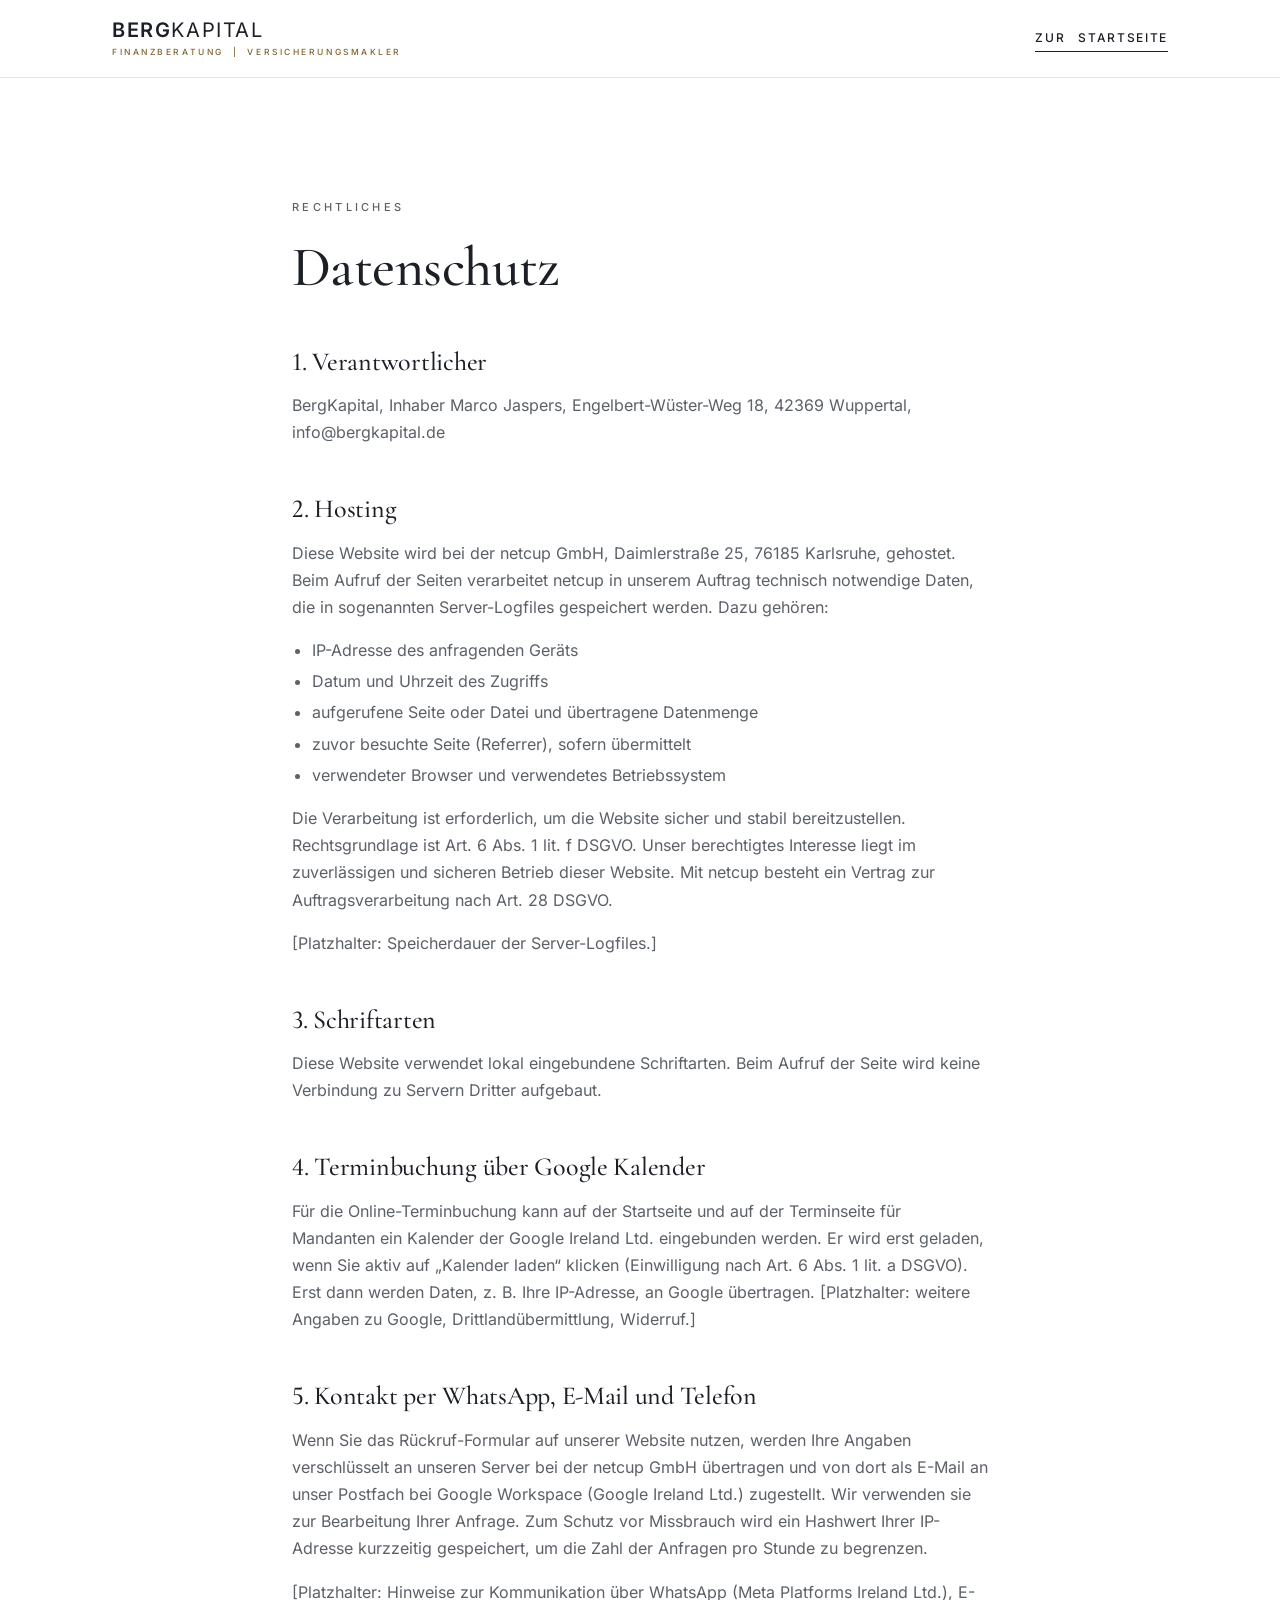
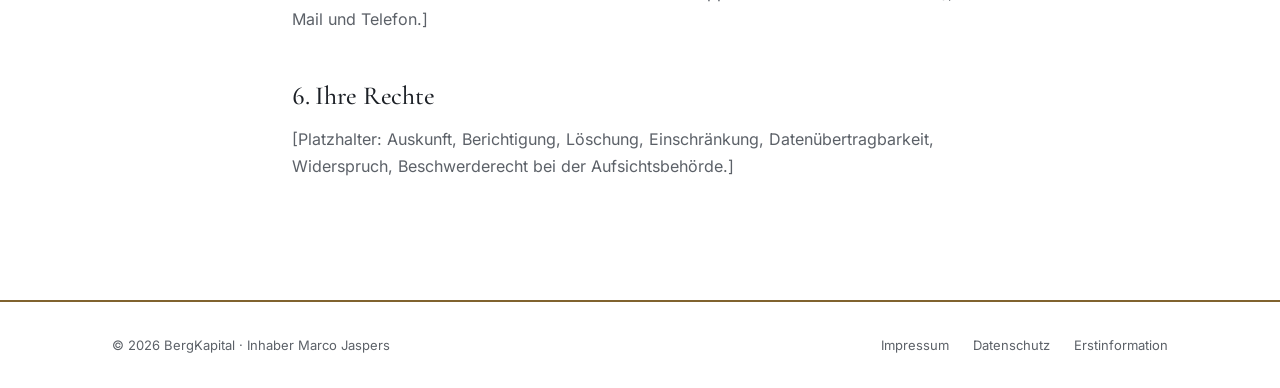
==== commit 3aa7edf8: "Porträt einsetzen und Designstudien-Hinweise entfernen Co-Authored-By: Claude Opus 5.5 <noreply@anth" ====
--- a/datenschutz.html
+++ b/datenschutz.html
@@ -7,38 +7,9 @@
   <link rel="icon" type="image/png" sizes="32x32" href="/assets/brand/favicon-32.png">
   <meta name="robots" content="noindex, nofollow">
   <meta name="theme-color" content="#2A2E33">
-  <script>
-    /* Farbvariante vor dem ersten Rendern setzen. Standard: Marke (Anthrazit & Gold); ?v=klassisch zeigt die klassische Variante (merkt sich die Wahl für die Sitzung) */
-    (function () {
-      var v = new URLSearchParams(location.search).get('v');
-      try { if (v) sessionStorage.setItem('bk-variant-2', v); else v = sessionStorage.getItem('bk-variant-2'); } catch (e) {}
-      if (v !== 'klassisch') v = 'marke';
-      document.documentElement.classList.remove('theme-marke');
-      if (v !== 'klassisch') document.documentElement.classList.add('theme-' + v);
-      document.documentElement.dataset.variant = v;
-    })();
-  </script>
   <link rel="stylesheet" href="/css/style.css?v=20261109g">
 </head>
 <body>
-  <div class="bg-deep text-center text-[11px] uppercase tracking-[0.2em] text-white/80">
-    <div class="container-x flex flex-col items-center justify-center gap-1 py-2 sm:flex-row sm:gap-5">
-      <p>Designstudie – Beispiel-Entwurf, keine aktive Website</p>
-      <nav class="flex items-center gap-1" aria-label="Variante">
-        <span class="mr-1 hidden text-white/60 sm:inline">Variante:</span>
-        <a class="variant-link" href="?v=klassisch" data-variant-link="klassisch">Klassisch</a>
-        <a class="variant-link" href="?v=marke" data-variant-link="marke">Marke</a>
-      </nav>
-    </div>
-    <script>
-      (function () {
-        var cur = document.documentElement.dataset.variant;
-        document.querySelectorAll('[data-variant-link]').forEach(function (a) { if (a.dataset.variantLink === cur) a.setAttribute('aria-current', 'true'); });
-        var m = document.querySelector('meta[name="theme-color"]');
-        if (m) m.setAttribute('content', { klassisch: '#1B2A44', marke: '#2A2E33' }[cur]);
-      })();
-    </script>
-  </div>
   <header class="border-b border-line bg-white">
     <div class="container-x flex items-center justify-between gap-6 py-5">
       <a href="/" class="block" aria-label="BergKapital – zur Startseite">
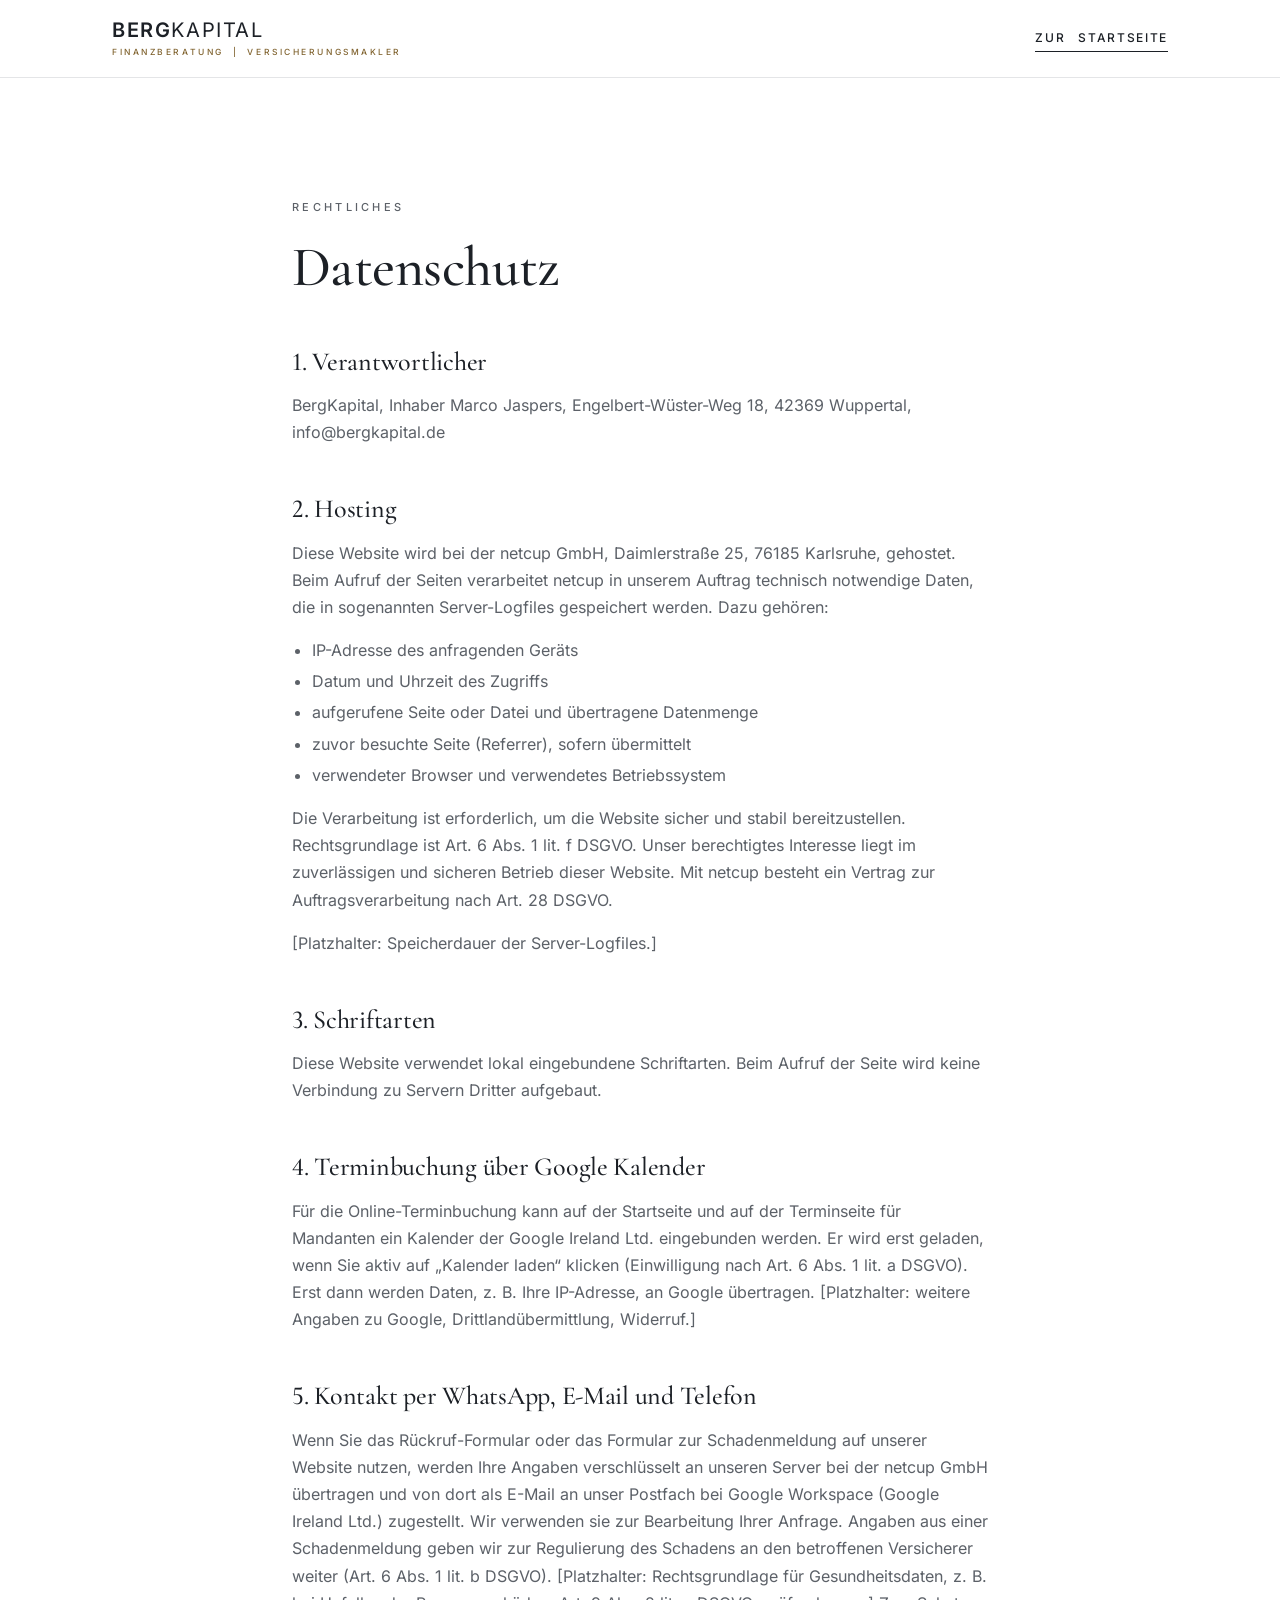
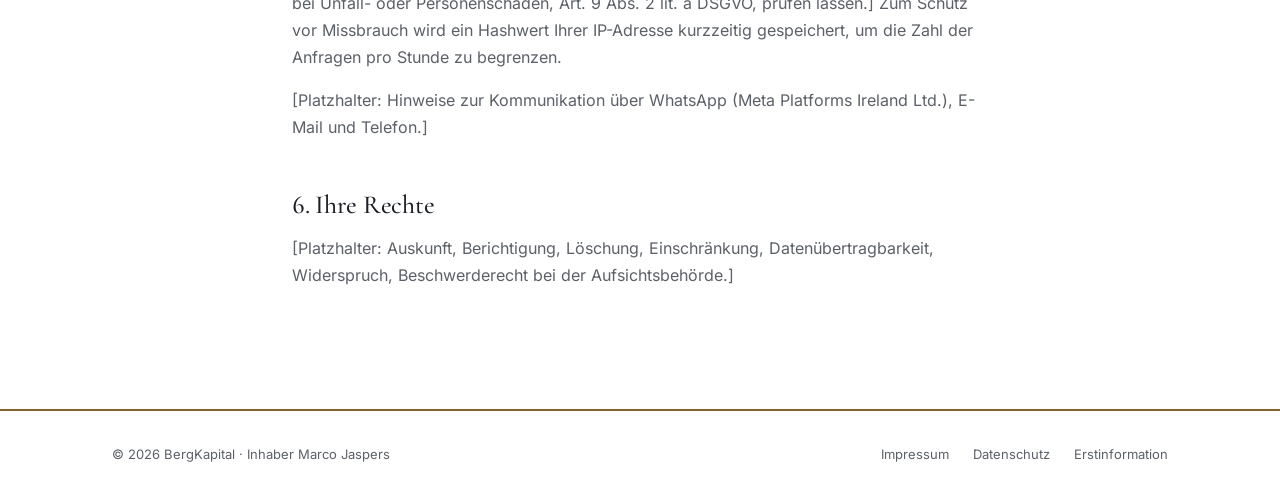
==== commit e600f8e4: "Eigene Seite zur Schadenmeldung mit Online-Formular Co-Authored-By: Claude Opus 5.5 <noreply@anthrop" ====
--- a/datenschutz.html
+++ b/datenschutz.html
@@ -44,7 +44,7 @@
 <h2>4. Terminbuchung über Google Kalender</h2>
 <p>Für die Online-Terminbuchung kann auf der Startseite und auf der Terminseite für Mandanten ein Kalender der Google Ireland Ltd. eingebunden werden. Er wird erst geladen, wenn Sie aktiv auf „Kalender laden“ klicken (Einwilligung nach Art. 6 Abs. 1 lit. a DSGVO). Erst dann werden Daten, z. B. Ihre IP-Adresse, an Google übertragen. [Platzhalter: weitere Angaben zu Google, Drittlandübermittlung, Widerruf.]</p>
 <h2>5. Kontakt per WhatsApp, E-Mail und Telefon</h2>
-<p>Wenn Sie das Rückruf-Formular auf unserer Website nutzen, werden Ihre Angaben verschlüsselt an unseren Server bei der netcup GmbH übertragen und von dort als E-Mail an unser Postfach bei Google Workspace (Google Ireland Ltd.) zugestellt. Wir verwenden sie zur Bearbeitung Ihrer Anfrage. Zum Schutz vor Missbrauch wird ein Hashwert Ihrer IP-Adresse kurzzeitig gespeichert, um die Zahl der Anfragen pro Stunde zu begrenzen.</p>
+<p>Wenn Sie das Rückruf-Formular oder das Formular zur Schadenmeldung auf unserer Website nutzen, werden Ihre Angaben verschlüsselt an unseren Server bei der netcup GmbH übertragen und von dort als E-Mail an unser Postfach bei Google Workspace (Google Ireland Ltd.) zugestellt. Wir verwenden sie zur Bearbeitung Ihrer Anfrage. Angaben aus einer Schadenmeldung geben wir zur Regulierung des Schadens an den betroffenen Versicherer weiter (Art. 6 Abs. 1 lit. b DSGVO). [Platzhalter: Rechtsgrundlage für Gesundheitsdaten, z. B. bei Unfall- oder Personenschäden, Art. 9 Abs. 2 lit. a DSGVO, prüfen lassen.] Zum Schutz vor Missbrauch wird ein Hashwert Ihrer IP-Adresse kurzzeitig gespeichert, um die Zahl der Anfragen pro Stunde zu begrenzen.</p>
 <p>[Platzhalter: Hinweise zur Kommunikation über WhatsApp (Meta Platforms Ireland Ltd.), E-Mail und Telefon.]</p>
 <h2>6. Ihre Rechte</h2>
 <p>[Platzhalter: Auskunft, Berichtigung, Löschung, Einschränkung, Datenübertragbarkeit, Widerspruch, Beschwerderecht bei der Aufsichtsbehörde.]</p>
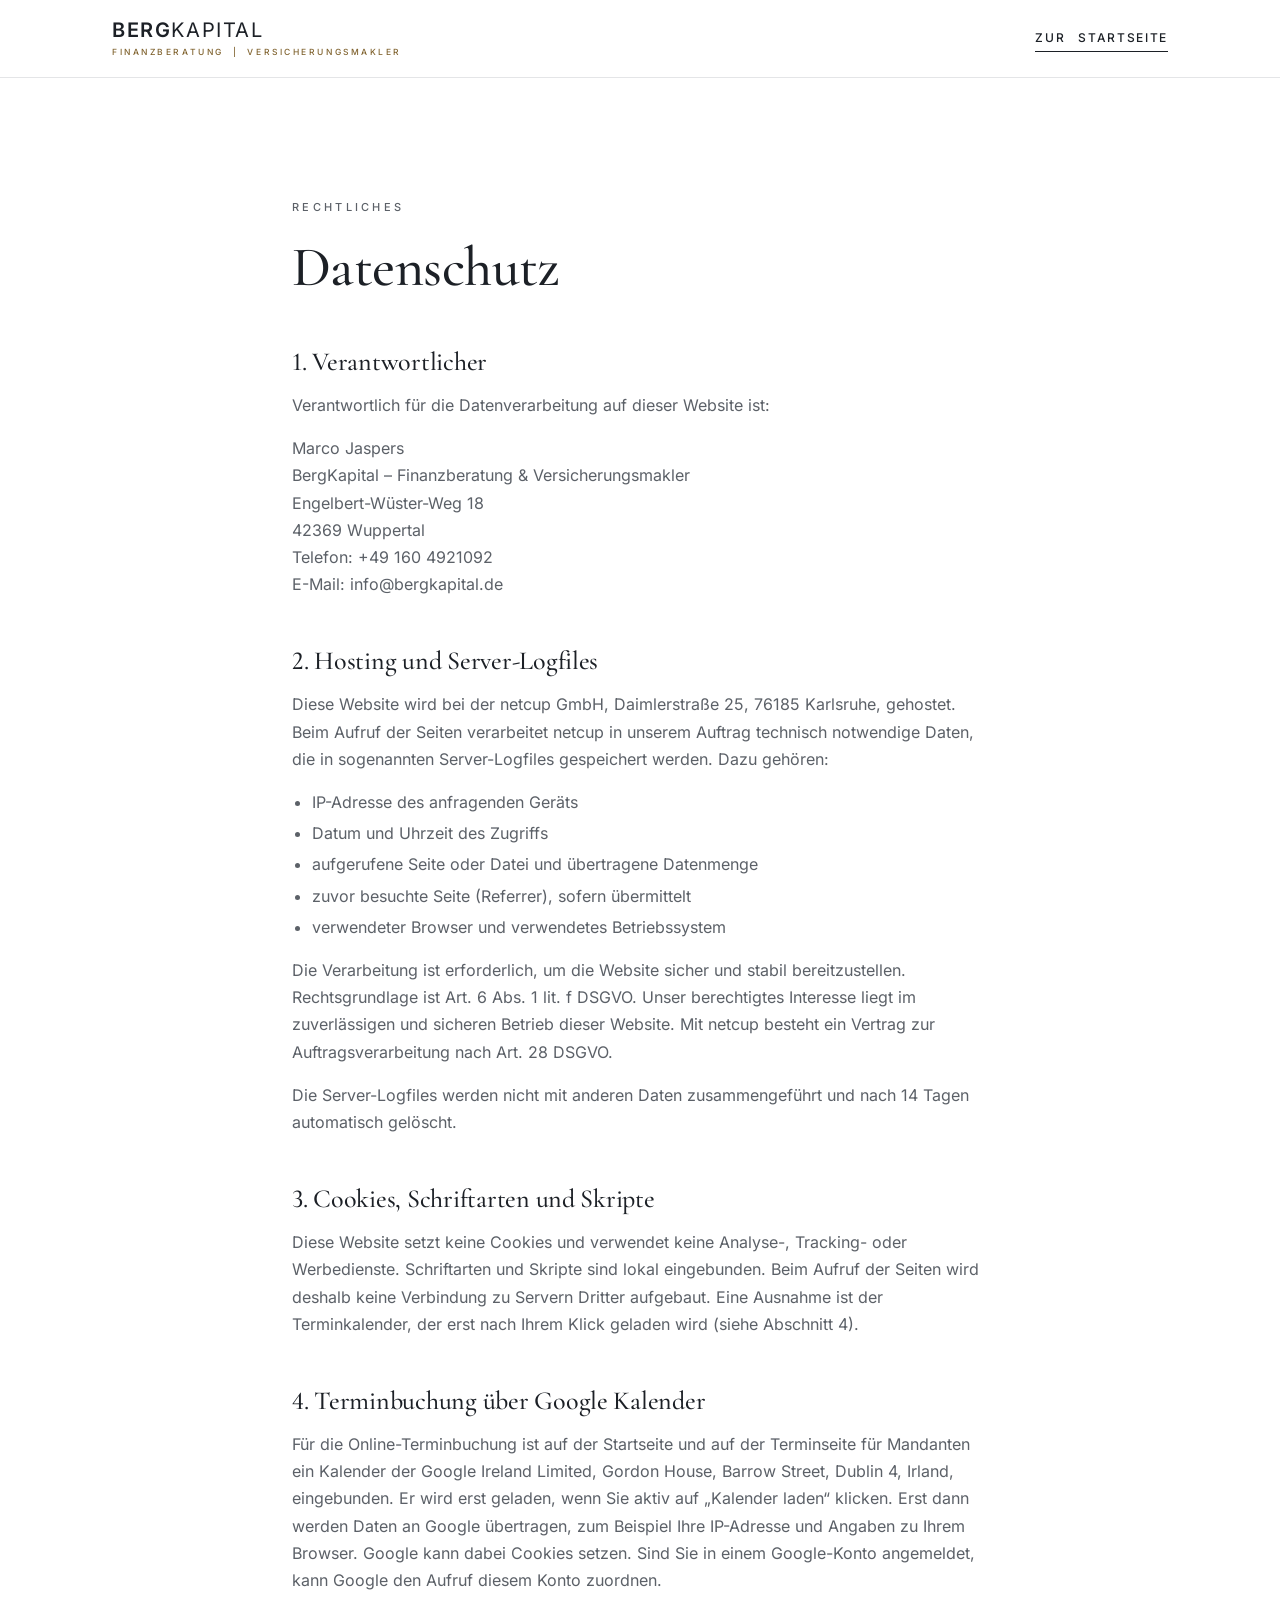
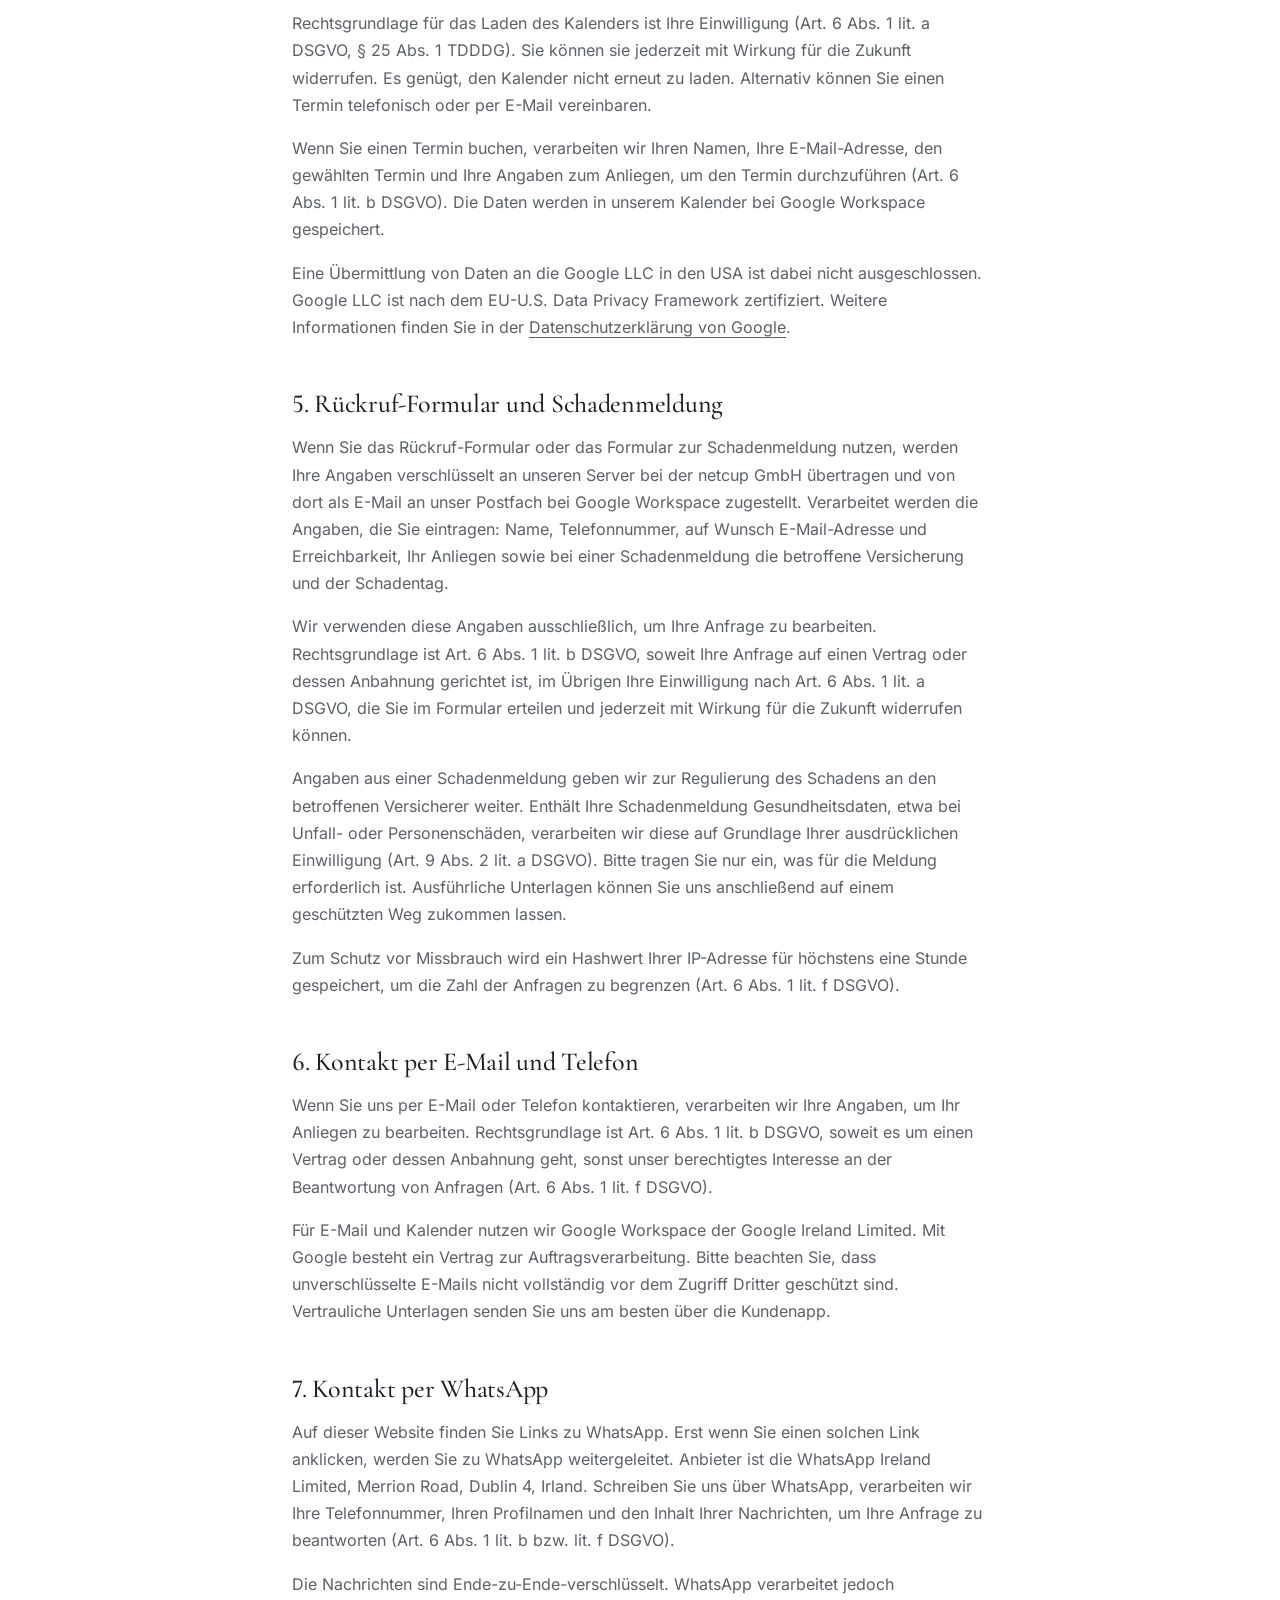
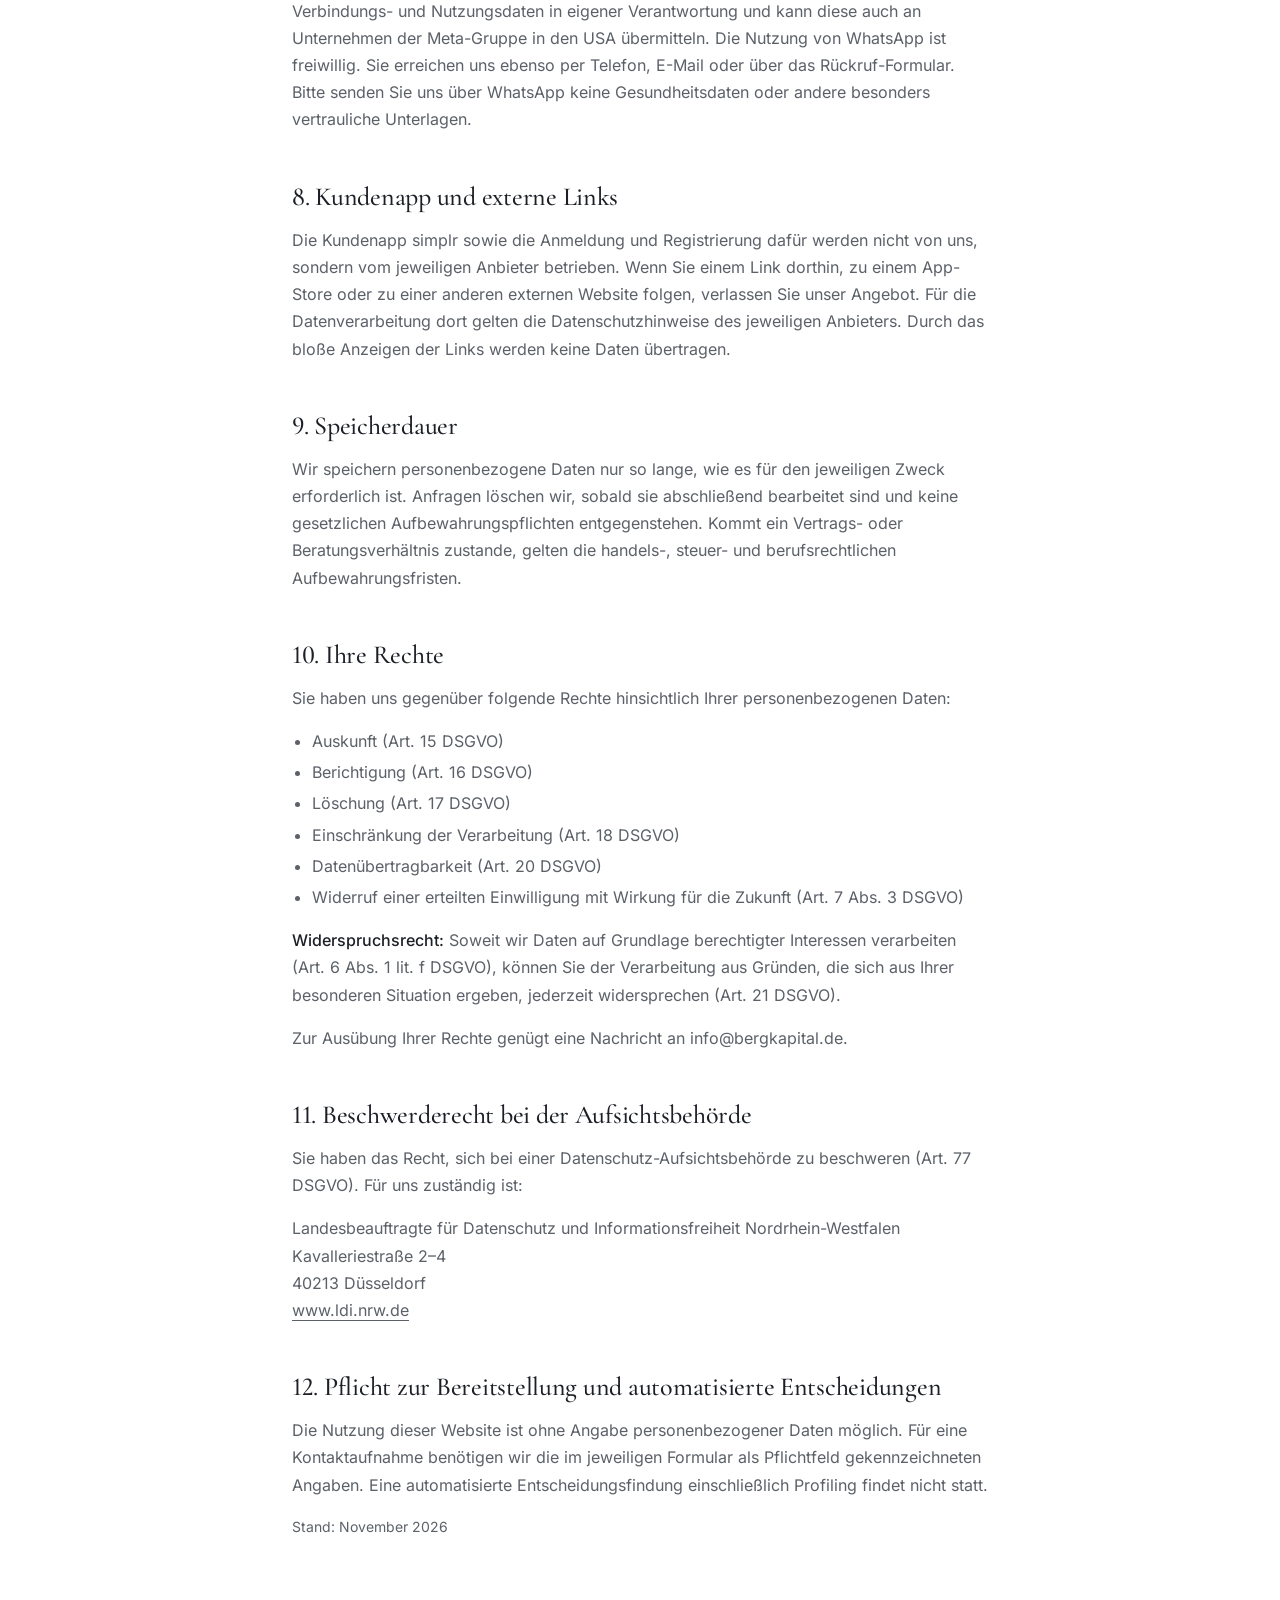
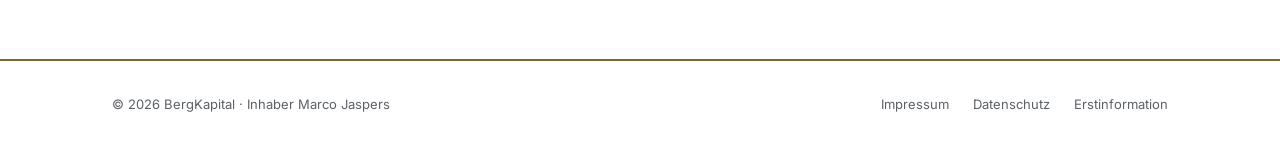
==== commit 796cf01c: "Datenschutzerklärung ausformulieren, öffentliche Seiten für Suchmaschinen freigeben - Datenschutz: a" ====
--- a/datenschutz.html
+++ b/datenschutz.html
@@ -5,7 +5,6 @@
   <meta name="viewport" content="width=device-width, initial-scale=1">
   <title>Datenschutz | BergKapital – Finanzberatung &amp; Versicherungsmakler</title>
   <link rel="icon" type="image/png" sizes="32x32" href="/assets/brand/favicon-32.png">
-  <meta name="robots" content="noindex, nofollow">
   <meta name="theme-color" content="#2A2E33">
   <link rel="stylesheet" href="/css/style.css?v=20261109g">
 </head>
@@ -21,14 +20,15 @@
   </header>
   <main class="section">
     <article class="container-x max-w-[760px]">
-      <!-- TODO: vollständige Datenschutzerklärung erstellen und rechtlich prüfen lassen -->
+      <!-- TODO: Entwurf von Claude, rechtlich prüfen lassen -->
       <p class="label">Rechtliches</p>
       <h1 class="mt-5 text-[2.75rem] md:text-[3.5rem]">Datenschutz</h1>
       <div class="mt-12 space-y-4 text-muted [&_h2]:!mt-12 [&_h2]:font-serif [&_h2]:text-[1.625rem] [&_h2]:text-ink">
 <h2>1. Verantwortlicher</h2>
-<p>BergKapital, Inhaber Marco Jaspers, Engelbert-Wüster-Weg 18, 42369 Wuppertal, info@bergkapital.de</p>
-<h2>2. Hosting</h2>
-<!-- TODO: Anschrift von netcup, Serverstandort und Speicherdauer der Logfiles prüfen; AV-Vertrag im netcup Customer Control Panel abschließen, bevor die Seite live geht -->
+<p>Verantwortlich für die Datenverarbeitung auf dieser Website ist:</p>
+<p>Marco Jaspers<br>BergKapital – Finanzberatung &amp; Versicherungsmakler<br>Engelbert-Wüster-Weg 18<br>42369 Wuppertal<br>Telefon: +49 160 4921092<br>E-Mail: info@bergkapital.de</p>
+<h2>2. Hosting und Server-Logfiles</h2>
+<!-- TODO: Anschrift von netcup und Serverstandort prüfen; Speicherdauer entspricht der Protokollrotation in Plesk (täglich, 14 Dateien); AV-Vertrag im netcup Customer Control Panel abschließen -->
 <p>Diese Website wird bei der netcup GmbH, Daimlerstraße 25, 76185 Karlsruhe, gehostet. Beim Aufruf der Seiten verarbeitet netcup in unserem Auftrag technisch notwendige Daten, die in sogenannten Server-Logfiles gespeichert werden. Dazu gehören:</p>
 <ul class="list-disc space-y-1 pl-5">
   <li>IP-Adresse des anfragenden Geräts</li>
@@ -38,16 +38,50 @@
   <li>verwendeter Browser und verwendetes Betriebssystem</li>
 </ul>
 <p>Die Verarbeitung ist erforderlich, um die Website sicher und stabil bereitzustellen. Rechtsgrundlage ist Art. 6 Abs. 1 lit. f DSGVO. Unser berechtigtes Interesse liegt im zuverlässigen und sicheren Betrieb dieser Website. Mit netcup besteht ein Vertrag zur Auftragsverarbeitung nach Art. 28 DSGVO.</p>
-<p>[Platzhalter: Speicherdauer der Server-Logfiles.]</p>
-<h2>3. Schriftarten</h2>
-<p>Diese Website verwendet lokal eingebundene Schriftarten. Beim Aufruf der Seite wird keine Verbindung zu Servern Dritter aufgebaut.</p>
+<p>Die Server-Logfiles werden nicht mit anderen Daten zusammengeführt und nach 14 Tagen automatisch gelöscht.</p>
+<h2>3. Cookies, Schriftarten und Skripte</h2>
+<p>Diese Website setzt keine Cookies und verwendet keine Analyse-, Tracking- oder Werbedienste. Schriftarten und Skripte sind lokal eingebunden. Beim Aufruf der Seiten wird deshalb keine Verbindung zu Servern Dritter aufgebaut. Eine Ausnahme ist der Terminkalender, der erst nach Ihrem Klick geladen wird (siehe Abschnitt 4).</p>
 <h2>4. Terminbuchung über Google Kalender</h2>
-<p>Für die Online-Terminbuchung kann auf der Startseite und auf der Terminseite für Mandanten ein Kalender der Google Ireland Ltd. eingebunden werden. Er wird erst geladen, wenn Sie aktiv auf „Kalender laden“ klicken (Einwilligung nach Art. 6 Abs. 1 lit. a DSGVO). Erst dann werden Daten, z. B. Ihre IP-Adresse, an Google übertragen. [Platzhalter: weitere Angaben zu Google, Drittlandübermittlung, Widerruf.]</p>
-<h2>5. Kontakt per WhatsApp, E-Mail und Telefon</h2>
-<p>Wenn Sie das Rückruf-Formular oder das Formular zur Schadenmeldung auf unserer Website nutzen, werden Ihre Angaben verschlüsselt an unseren Server bei der netcup GmbH übertragen und von dort als E-Mail an unser Postfach bei Google Workspace (Google Ireland Ltd.) zugestellt. Wir verwenden sie zur Bearbeitung Ihrer Anfrage. Angaben aus einer Schadenmeldung geben wir zur Regulierung des Schadens an den betroffenen Versicherer weiter (Art. 6 Abs. 1 lit. b DSGVO). [Platzhalter: Rechtsgrundlage für Gesundheitsdaten, z. B. bei Unfall- oder Personenschäden, Art. 9 Abs. 2 lit. a DSGVO, prüfen lassen.] Zum Schutz vor Missbrauch wird ein Hashwert Ihrer IP-Adresse kurzzeitig gespeichert, um die Zahl der Anfragen pro Stunde zu begrenzen.</p>
-<p>[Platzhalter: Hinweise zur Kommunikation über WhatsApp (Meta Platforms Ireland Ltd.), E-Mail und Telefon.]</p>
-<h2>6. Ihre Rechte</h2>
-<p>[Platzhalter: Auskunft, Berichtigung, Löschung, Einschränkung, Datenübertragbarkeit, Widerspruch, Beschwerderecht bei der Aufsichtsbehörde.]</p>
+<!-- TODO: Angaben zur Drittlandübermittlung an Google (Data Privacy Framework, Standardvertragsklauseln) rechtlich prüfen lassen -->
+<p>Für die Online-Terminbuchung ist auf der Startseite und auf der Terminseite für Mandanten ein Kalender der Google Ireland Limited, Gordon House, Barrow Street, Dublin 4, Irland, eingebunden. Er wird erst geladen, wenn Sie aktiv auf „Kalender laden“ klicken. Erst dann werden Daten an Google übertragen, zum Beispiel Ihre IP-Adresse und Angaben zu Ihrem Browser. Google kann dabei Cookies setzen. Sind Sie in einem Google-Konto angemeldet, kann Google den Aufruf diesem Konto zuordnen.</p>
+<p>Rechtsgrundlage für das Laden des Kalenders ist Ihre Einwilligung (Art. 6 Abs. 1 lit. a DSGVO, § 25 Abs. 1 TDDDG). Sie können sie jederzeit mit Wirkung für die Zukunft widerrufen. Es genügt, den Kalender nicht erneut zu laden. Alternativ können Sie einen Termin telefonisch oder per E-Mail vereinbaren.</p>
+<p>Wenn Sie einen Termin buchen, verarbeiten wir Ihren Namen, Ihre E-Mail-Adresse, den gewählten Termin und Ihre Angaben zum Anliegen, um den Termin durchzuführen (Art. 6 Abs. 1 lit. b DSGVO). Die Daten werden in unserem Kalender bei Google Workspace gespeichert.</p>
+<p>Eine Übermittlung von Daten an die Google LLC in den USA ist dabei nicht ausgeschlossen. Google LLC ist nach dem EU-U.S. Data Privacy Framework zertifiziert. Weitere Informationen finden Sie in der <a href="https://policies.google.com/privacy?hl=de" target="_blank" rel="noopener" class="underline underline-offset-4 hover:text-ink">Datenschutzerklärung von Google</a>.</p>
+<h2>5. Rückruf-Formular und Schadenmeldung</h2>
+<!-- TODO: Verarbeitung von Gesundheitsdaten in Schadenmeldungen (Art. 9 DSGVO) und Wortlaut der Einwilligung im Formular rechtlich prüfen lassen -->
+<p>Wenn Sie das Rückruf-Formular oder das Formular zur Schadenmeldung nutzen, werden Ihre Angaben verschlüsselt an unseren Server bei der netcup GmbH übertragen und von dort als E-Mail an unser Postfach bei Google Workspace zugestellt. Verarbeitet werden die Angaben, die Sie eintragen: Name, Telefonnummer, auf Wunsch E-Mail-Adresse und Erreichbarkeit, Ihr Anliegen sowie bei einer Schadenmeldung die betroffene Versicherung und der Schadentag.</p>
+<p>Wir verwenden diese Angaben ausschließlich, um Ihre Anfrage zu bearbeiten. Rechtsgrundlage ist Art. 6 Abs. 1 lit. b DSGVO, soweit Ihre Anfrage auf einen Vertrag oder dessen Anbahnung gerichtet ist, im Übrigen Ihre Einwilligung nach Art. 6 Abs. 1 lit. a DSGVO, die Sie im Formular erteilen und jederzeit mit Wirkung für die Zukunft widerrufen können.</p>
+<p>Angaben aus einer Schadenmeldung geben wir zur Regulierung des Schadens an den betroffenen Versicherer weiter. Enthält Ihre Schadenmeldung Gesundheitsdaten, etwa bei Unfall- oder Personenschäden, verarbeiten wir diese auf Grundlage Ihrer ausdrücklichen Einwilligung (Art. 9 Abs. 2 lit. a DSGVO). Bitte tragen Sie nur ein, was für die Meldung erforderlich ist. Ausführliche Unterlagen können Sie uns anschließend auf einem geschützten Weg zukommen lassen.</p>
+<p>Zum Schutz vor Missbrauch wird ein Hashwert Ihrer IP-Adresse für höchstens eine Stunde gespeichert, um die Zahl der Anfragen zu begrenzen (Art. 6 Abs. 1 lit. f DSGVO).</p>
+<h2>6. Kontakt per E-Mail und Telefon</h2>
+<p>Wenn Sie uns per E-Mail oder Telefon kontaktieren, verarbeiten wir Ihre Angaben, um Ihr Anliegen zu bearbeiten. Rechtsgrundlage ist Art. 6 Abs. 1 lit. b DSGVO, soweit es um einen Vertrag oder dessen Anbahnung geht, sonst unser berechtigtes Interesse an der Beantwortung von Anfragen (Art. 6 Abs. 1 lit. f DSGVO).</p>
+<p>Für E-Mail und Kalender nutzen wir Google Workspace der Google Ireland Limited. Mit Google besteht ein Vertrag zur Auftragsverarbeitung. Bitte beachten Sie, dass unverschlüsselte E-Mails nicht vollständig vor dem Zugriff Dritter geschützt sind. Vertrauliche Unterlagen senden Sie uns am besten über die Kundenapp.</p>
+<h2>7. Kontakt per WhatsApp</h2>
+<p>Auf dieser Website finden Sie Links zu WhatsApp. Erst wenn Sie einen solchen Link anklicken, werden Sie zu WhatsApp weitergeleitet. Anbieter ist die WhatsApp Ireland Limited, Merrion Road, Dublin 4, Irland. Schreiben Sie uns über WhatsApp, verarbeiten wir Ihre Telefonnummer, Ihren Profilnamen und den Inhalt Ihrer Nachrichten, um Ihre Anfrage zu beantworten (Art. 6 Abs. 1 lit. b bzw. lit. f DSGVO).</p>
+<p>Die Nachrichten sind Ende-zu-Ende-verschlüsselt. WhatsApp verarbeitet jedoch Verbindungs- und Nutzungsdaten in eigener Verantwortung und kann diese auch an Unternehmen der Meta-Gruppe in den USA übermitteln. Die Nutzung von WhatsApp ist freiwillig. Sie erreichen uns ebenso per Telefon, E-Mail oder über das Rückruf-Formular. Bitte senden Sie uns über WhatsApp keine Gesundheitsdaten oder andere besonders vertrauliche Unterlagen.</p>
+<h2>8. Kundenapp und externe Links</h2>
+<p>Die Kundenapp simplr sowie die Anmeldung und Registrierung dafür werden nicht von uns, sondern vom jeweiligen Anbieter betrieben. Wenn Sie einem Link dorthin, zu einem App-Store oder zu einer anderen externen Website folgen, verlassen Sie unser Angebot. Für die Datenverarbeitung dort gelten die Datenschutzhinweise des jeweiligen Anbieters. Durch das bloße Anzeigen der Links werden keine Daten übertragen.</p>
+<h2>9. Speicherdauer</h2>
+<p>Wir speichern personenbezogene Daten nur so lange, wie es für den jeweiligen Zweck erforderlich ist. Anfragen löschen wir, sobald sie abschließend bearbeitet sind und keine gesetzlichen Aufbewahrungspflichten entgegenstehen. Kommt ein Vertrags- oder Beratungsverhältnis zustande, gelten die handels-, steuer- und berufsrechtlichen Aufbewahrungsfristen.</p>
+<h2>10. Ihre Rechte</h2>
+<p>Sie haben uns gegenüber folgende Rechte hinsichtlich Ihrer personenbezogenen Daten:</p>
+<ul class="list-disc space-y-1 pl-5">
+  <li>Auskunft (Art. 15 DSGVO)</li>
+  <li>Berichtigung (Art. 16 DSGVO)</li>
+  <li>Löschung (Art. 17 DSGVO)</li>
+  <li>Einschränkung der Verarbeitung (Art. 18 DSGVO)</li>
+  <li>Datenübertragbarkeit (Art. 20 DSGVO)</li>
+  <li>Widerruf einer erteilten Einwilligung mit Wirkung für die Zukunft (Art. 7 Abs. 3 DSGVO)</li>
+</ul>
+<p><span class="font-medium text-ink">Widerspruchsrecht:</span> Soweit wir Daten auf Grundlage berechtigter Interessen verarbeiten (Art. 6 Abs. 1 lit. f DSGVO), können Sie der Verarbeitung aus Gründen, die sich aus Ihrer besonderen Situation ergeben, jederzeit widersprechen (Art. 21 DSGVO).</p>
+<p>Zur Ausübung Ihrer Rechte genügt eine Nachricht an info@bergkapital.de.</p>
+<h2>11. Beschwerderecht bei der Aufsichtsbehörde</h2>
+<!-- TODO: Anschrift der Aufsichtsbehörde prüfen -->
+<p>Sie haben das Recht, sich bei einer Datenschutz-Aufsichtsbehörde zu beschweren (Art. 77 DSGVO). Für uns zuständig ist:</p>
+<p>Landesbeauftragte für Datenschutz und Informationsfreiheit Nordrhein-Westfalen<br>Kavalleriestraße 2–4<br>40213 Düsseldorf<br><a href="https://www.ldi.nrw.de" target="_blank" rel="noopener" class="underline underline-offset-4 hover:text-ink">www.ldi.nrw.de</a></p>
+<h2>12. Pflicht zur Bereitstellung und automatisierte Entscheidungen</h2>
+<p>Die Nutzung dieser Website ist ohne Angabe personenbezogener Daten möglich. Für eine Kontaktaufnahme benötigen wir die im jeweiligen Formular als Pflichtfeld gekennzeichneten Angaben. Eine automatisierte Entscheidungsfindung einschließlich Profiling findet nicht statt.</p>
+<p class="text-[14px]">Stand: November 2026</p>
       </div>
     </article>
   </main>
